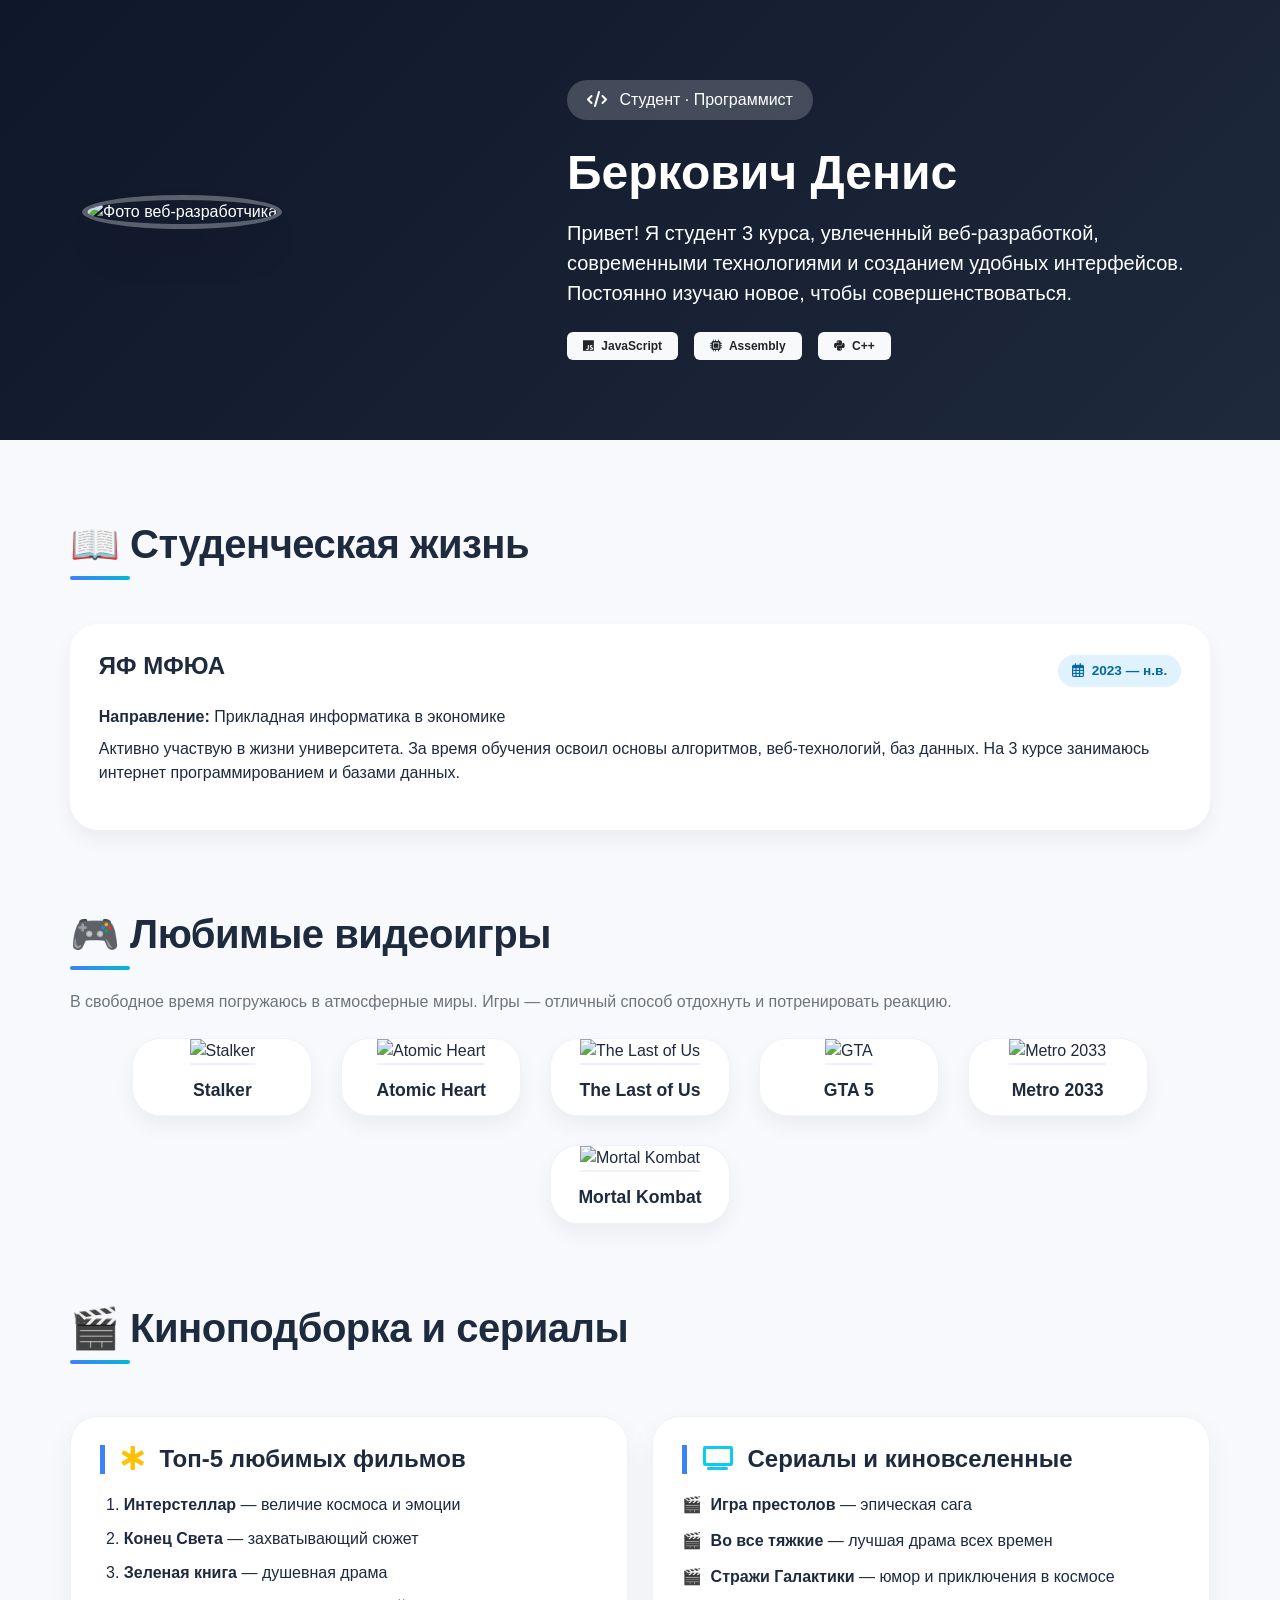
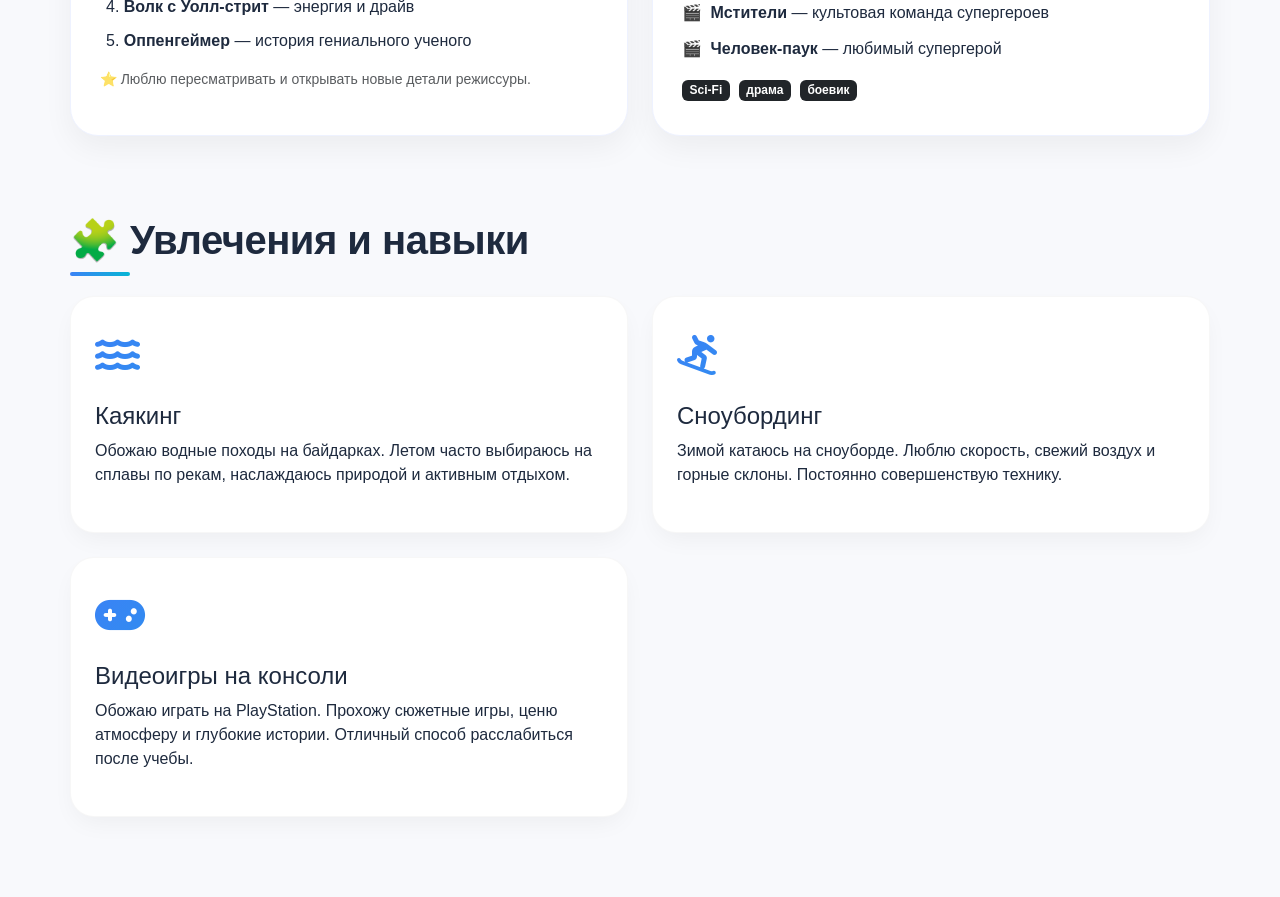
==== index.html @ f2a12b94 "Update index.html" ====
<!DOCTYPE html>
<html lang="ru">
<head>
    <meta charset="UTF-8">
    <meta name="viewport" content="width=device-width, initial-scale=1.0, shrink-to-fit=no">
    <title>Беркович Денис | Веб-разработчик и студент</title>
    <link href="https://cdn.jsdelivr.net/npm/bootstrap@5.3.0-alpha1/dist/css/bootstrap.min.css" rel="stylesheet">
    <link rel="stylesheet" href="https://cdnjs.cloudflare.com/ajax/libs/font-awesome/6.0.0-beta3/css/all.min.css">
    <style>
        * {
            margin: 0;
            padding: 0;
            box-sizing: border-box;
        }

        body {
            font-family: 'Segoe UI', Tahoma, Geneva, Verdana, sans-serif;
            background: #f8f9fc;
            color: #1e2a3e;
            line-height: 1.5;
        }
        .section-padding {
            padding: 80px 0;
        }
        .section-title {
            font-size: 2.5rem;
            font-weight: 700;
            margin-bottom: 2rem;
            position: relative;
            display: inline-block;
            letter-spacing: -0.5px;
        }
        .section-title:after {
            content: '';
            position: absolute;
            bottom: -12px;
            left: 0;
            width: 60px;
            height: 4px;
            background: linear-gradient(90deg, #3b82f6, #06b6d4);
            border-radius: 4px;
        }

        .hero-section {
            background: linear-gradient(135deg, #0f172a 0%, #1e293b 100%);
            color: white;
            padding: 80px 0;
        }

        .avatar-lg {
            width: 260px;
            height: 260px;
            object-fit: cover;
            border-radius: 50%;
            border: 5px solid rgba(255,255,255,0.3);
            box-shadow: 0 25px 40px -12px rgba(0,0,0,0.3);
            transition: transform 0.3s ease;
        }

        .avatar-lg:hover {
            transform: scale(1.02);
        }

        .hero-name {
            font-size: 3rem;
            font-weight: 800;
            margin-bottom: 1rem;
        }

        .hero-badge {
            background: rgba(255,255,255,0.2);
            backdrop-filter: blur(4px);
            display: inline-block;
            padding: 8px 20px;
            border-radius: 40px;
            font-size: 1rem;
            margin-bottom: 1.5rem;
        }

        .skill-card, .hobby-card {
            background: white;
            border-radius: 24px;
            padding: 1.8rem 1.5rem;
            transition: all 0.25s ease;
            height: 100%;
            box-shadow: 0 10px 25px -5px rgba(0, 0, 0, 0.05);
            border: 1px solid rgba(0,0,0,0.03);
        }

        .skill-card:hover, .hobby-card:hover {
            transform: translateY(-5px);
            box-shadow: 0 20px 30px -12px rgba(0, 0, 0, 0.1);
            border-color: #e2e8f0;
        }

        .skill-icon {
            font-size: 2.5rem;
            background: linear-gradient(135deg, #3b82f6, #06b6d4);
            -webkit-background-clip: text;
            background-clip: text;
            color: transparent;
            margin-bottom: 1rem;
        }

        .game-grid-modern {
            display: flex;
            flex-wrap: wrap;
            gap: 1.8rem;
            justify-content: center;
        }

        .game-card {
            background: white;
            border-radius: 28px;
            overflow: hidden;
            width: 180px;
            text-align: center;
            transition: all 0.3s;
            box-shadow: 0 10px 20px rgba(0,0,0,0.05);
            border: 1px solid #eef2ff;
        }

        .game-card:hover {
            transform: translateY(-8px);
            box-shadow: 0 20px 25px -12px rgba(0,0,0,0.2);
        }

        .game-img {
            width: 100%;
            height: 160px;
            object-fit: cover;
            border-bottom: 2px solid #eef2ff;
        }

        .game-title {
            font-weight: 700;
            padding: 12px 8px;
            background: white;
            font-size: 1.1rem;
        }

        .movie-list-custom {
            background: white;
            border-radius: 28px;
            padding: 1.8rem;
            box-shadow: 0 12px 30px rgba(0,0,0,0.05);
            height: 100%;
            border: 1px solid #eef2ff;
        }

        .movie-list-custom h4 {
            font-weight: 700;
            margin-bottom: 1.2rem;
            border-left: 5px solid #3b82f6;
            padding-left: 1rem;
        }

        .styled-list {
            list-style: none;
            padding-left: 0;
        }

        .styled-list li {
            margin-bottom: 12px;
            padding-left: 1.8rem;
            position: relative;
        }

        .styled-list li:before {
            content: "🎬";
            position: absolute;
            left: 0;
            top: 0;
            color: #3b82f6;
        }

        .ordered-list-custom {
            padding-left: 1.5rem;
        }

        .ordered-list-custom li {
            margin-bottom: 10px;
            font-weight: 500;
        }

        .edu-timeline {
            background: white;
            border-radius: 28px;
            padding: 1.8rem;
            box-shadow: 0 10px 20px rgba(0,0,0,0.05);
        }

        .badge-soft {
            background: #e0f2fe;
            color: #0369a1;
            padding: 6px 14px;
            border-radius: 40px;
            font-size: 0.85rem;
            font-weight: 600;
        }

        .footer-custom {
            background: #0f172a;
            color: #cbd5e1;
            padding: 35px 0;
            margin-top: 30px;
        }

        @media (max-width: 768px) {
            .section-padding {
                padding: 50px 0;
            }
            .hero-name {
                font-size: 2rem;
            }
            .avatar-lg {
                width: 200px;
                height: 200px;
            }
            .section-title {
                font-size: 1.9rem;
            }
            .game-card {
                width: 150px;
            }
        }
    </style>
</head>
<body>

<!-- БЛОК 1: О себе + аватарка -->
<section class="hero-section">
    <div class="container">
        <div class="row align-items-center g-5">
            <div class="col-md-5 text-center text-md-start">
                <img src="https://sobakovod.club/uploads/posts/2021-12/1639738461_12-sobakovod-club-p-sobaki-kitaiskaya-khokhlataya-s-yazikom-13.jpg" 
                     alt="Фото веб-разработчика" class="avatar-lg mb-3">
            </div>
            <div class="col-md-7">
                <div class="hero-badge">
                    <i class="fas fa-code me-2"></i> Студент · Программист
                </div>
                <h1 class="hero-name">Беркович Денис</h1>
                <p class="lead fs-5 opacity-90">
                    Привет! Я студент 3 курса, увлеченный веб-разработкой, современными технологиями и созданием удобных интерфейсов. 
                    Постоянно изучаю новое, чтобы совершенствоваться.
                </p>
                <div class="d-flex flex-wrap gap-3 mt-4">
                    <span class="badge bg-light text-dark p-2 px-3"><i class="fab fa-js me-1"></i> JavaScript</span>
                    <span class="badge bg-light text-dark p-2 px-3"><i class="fas fa-microchip me-1"></i> Assembly</span>
                    <span class="badge bg-light text-dark p-2 px-3"><i class="fab fa-python me-1"></i> C++</span>
                </div>
            </div>
        </div>
    </div>
</section>

<!-- БЛОК 2: Студенческая жизнь -->
<div class="container section-padding" id="student-life">
    <div class="row g-5">
        <div class="col-lg-12">
            <h2 class="section-title">📖 Студенческая жизнь</h2>
            <div class="edu-timeline mt-4">
                <div class="d-flex flex-wrap justify-content-between align-items-center mb-3">
                    <h3 class="fs-4 fw-bold">ЯФ МФЮА</h3>
                    <span class="badge-soft"><i class="far fa-calendar-alt me-1"></i> 2023 — н.в.</span>
                </div>
                <p class="mb-2"><strong>Направление:</strong> Прикладная информатика в экономике</p>
                <p>Активно участвую в жизни университета. За время обучения освоил основы алгоритмов, веб-технологий, баз данных. На 3 курсе занимаюсь интернет программированием и базами данных.</p>
            </div>
        </div>
    </div>
</div>

<!-- БЛОК 3: Видеоигры -->
<div class="container section-padding pt-0" id="games">
    <h2 class="section-title">🎮 Любимые видеоигры</h2>
    <p class="text-secondary mb-4">В свободное время погружаюсь в атмосферные миры. Игры — отличный способ отдохнуть и потренировать реакцию.</p>
    <div class="game-grid-modern">
        <div class="game-card">
            <img src="https://images.pexels.com/photos/3165335/pexels-photo-3165335.jpeg?auto=compress&cs=tinysrgb&w=300&h=200&fit=crop" class="game-img" alt="Stalker">
            <div class="game-title">Stalker</div>
        </div>
        <div class="game-card">
            <img src="https://images.pexels.com/photos/275033/pexels-photo-275033.jpeg?auto=compress&cs=tinysrgb&w=300&h=200&fit=crop" class="game-img" alt="Atomic Heart">
            <div class="game-title">Atomic Heart</div>
        </div>
        <div class="game-card">
            <img src="https://images.pexels.com/photos/3945655/pexels-photo-3945655.jpeg?auto=compress&cs=tinysrgb&w=300&h=200&fit=crop" class="game-img" alt="The Last of Us">
            <div class="game-title">The Last of Us</div>
        </div>
        <div class="game-card">
            <img src="https://images.pexels.com/photos/1246748/pexels-photo-1246748.jpeg?auto=compress&cs=tinysrgb&w=300&h=200&fit=crop" class="game-img" alt="GTA">
            <div class="game-title">GTA 5</div>
        </div>
        <div class="game-card">
            <img src="https://images.pexels.com/photos/6238046/pexels-photo-6238046.jpeg?auto=compress&cs=tinysrgb&w=300&h=200&fit=crop" class="game-img" alt="Metro 2033">
            <div class="game-title">Metro 2033</div>
        </div>
        <div class="game-card">
            <img src="https://images.pexels.com/photos/3165335/pexels-photo-3165335.jpeg?auto=compress&cs=tinysrgb&w=300&h=200&fit=crop" class="game-img" alt="Mortal Kombat">
            <div class="game-title">Mortal Kombat</div>
        </div>
    </div>
</div>

<!-- БЛОК 4: Кино и сериалы -->
<div class="container section-padding pt-0" id="movies">
    <h2 class="section-title">🎬 Киноподборка и сериалы</h2>
    <div class="row g-4 mt-2">
        <!-- Левый список: нумерованный (топ 5 фильмов) -->
        <div class="col-md-6">
            <div class="movie-list-custom">
                <h4><i class="fas fa-star-of-life me-2 text-warning"></i> Топ-5 любимых фильмов</h4>
                <ol class="ordered-list-custom fs-6">
                    <li><strong>Интерстеллар</strong> — величие космоса и эмоции</li>
                    <li><strong>Конец Света</strong> — захватывающий сюжет</li>
                    <li><strong>Зеленая книга</strong> — душевная драма</li>
                    <li><strong>Волк с Уолл-стрит</strong> — энергия и драйв</li>
                    <li><strong>Оппенгеймер</strong> — история гениального ученого</li>
                </ol>
                <p class="mt-3 small text-muted">⭐ Люблю пересматривать и открывать новые детали режиссуры.</p>
            </div>
        </div>
        <!-- Правый список: маркированный (сериалы и киновселенные) -->
        <div class="col-md-6">
            <div class="movie-list-custom">
                <h4><i class="fas fa-tv me-2 text-info"></i> Сериалы и киновселенные</h4>
                <ul class="styled-list">
                    <li><strong>Игра престолов</strong> — эпическая сага</li>
                    <li><strong>Во все тяжкие</strong> — лучшая драма всех времен</li>
                    <li><strong>Стражи Галактики</strong> — юмор и приключения в космосе</li>
                    <li><strong>Мстители</strong> — культовая команда супергероев</li>
                    <li><strong>Человек-паук</strong> — любимый супергерой</li>
                </ul>
                <div class="mt-2">
                    <span class="badge bg-dark me-1">Sci-Fi</span>
                    <span class="badge bg-dark me-1">драма</span>
                    <span class="badge bg-dark">боевик</span>
                </div>
            </div>
        </div>
    </div>
</div>

<!-- БЛОК 5: Увлечения и навыки -->
<div class="container section-padding pt-0" id="hobbies">
    <h2 class="section-title">🧩 Увлечения и навыки</h2>
    <div class="row g-4">
        <div class="col-md-6">
            <div class="hobby-card">
                <div class="skill-icon"><i class="fas fa-water"></i></div>
                <h4>Каякинг</h4>
                <p>Обожаю водные походы на байдарках. Летом часто выбираюсь на сплавы по рекам, наслаждаюсь природой и активным отдыхом.</p>
            </div>
        </div>
        <div class="col-md-6">
            <div class="hobby-card">
                <div class="skill-icon"><i class="fas fa-snowboarding"></i></div>
                <h4>Сноубординг</h4>
                <p>Зимой катаюсь на сноуборде. Люблю скорость, свежий воздух и горные склоны. Постоянно совершенствую технику.</p>
            </div>
        </div>
        <div class="col-md-6">
            <div class="hobby-card">
                <div class="skill-icon"><i class="fas fa-gamepad"></i></div>
                <h4>Видеоигры на консоли</h4>
                <p>Обожаю играть на PlayStation. Прохожу сюжетные игры, ценю атмосферу и глубокие истории. Отличный способ расслабиться после учебы.</p>
            </div>
        </div>
</div>
</body>
</html>
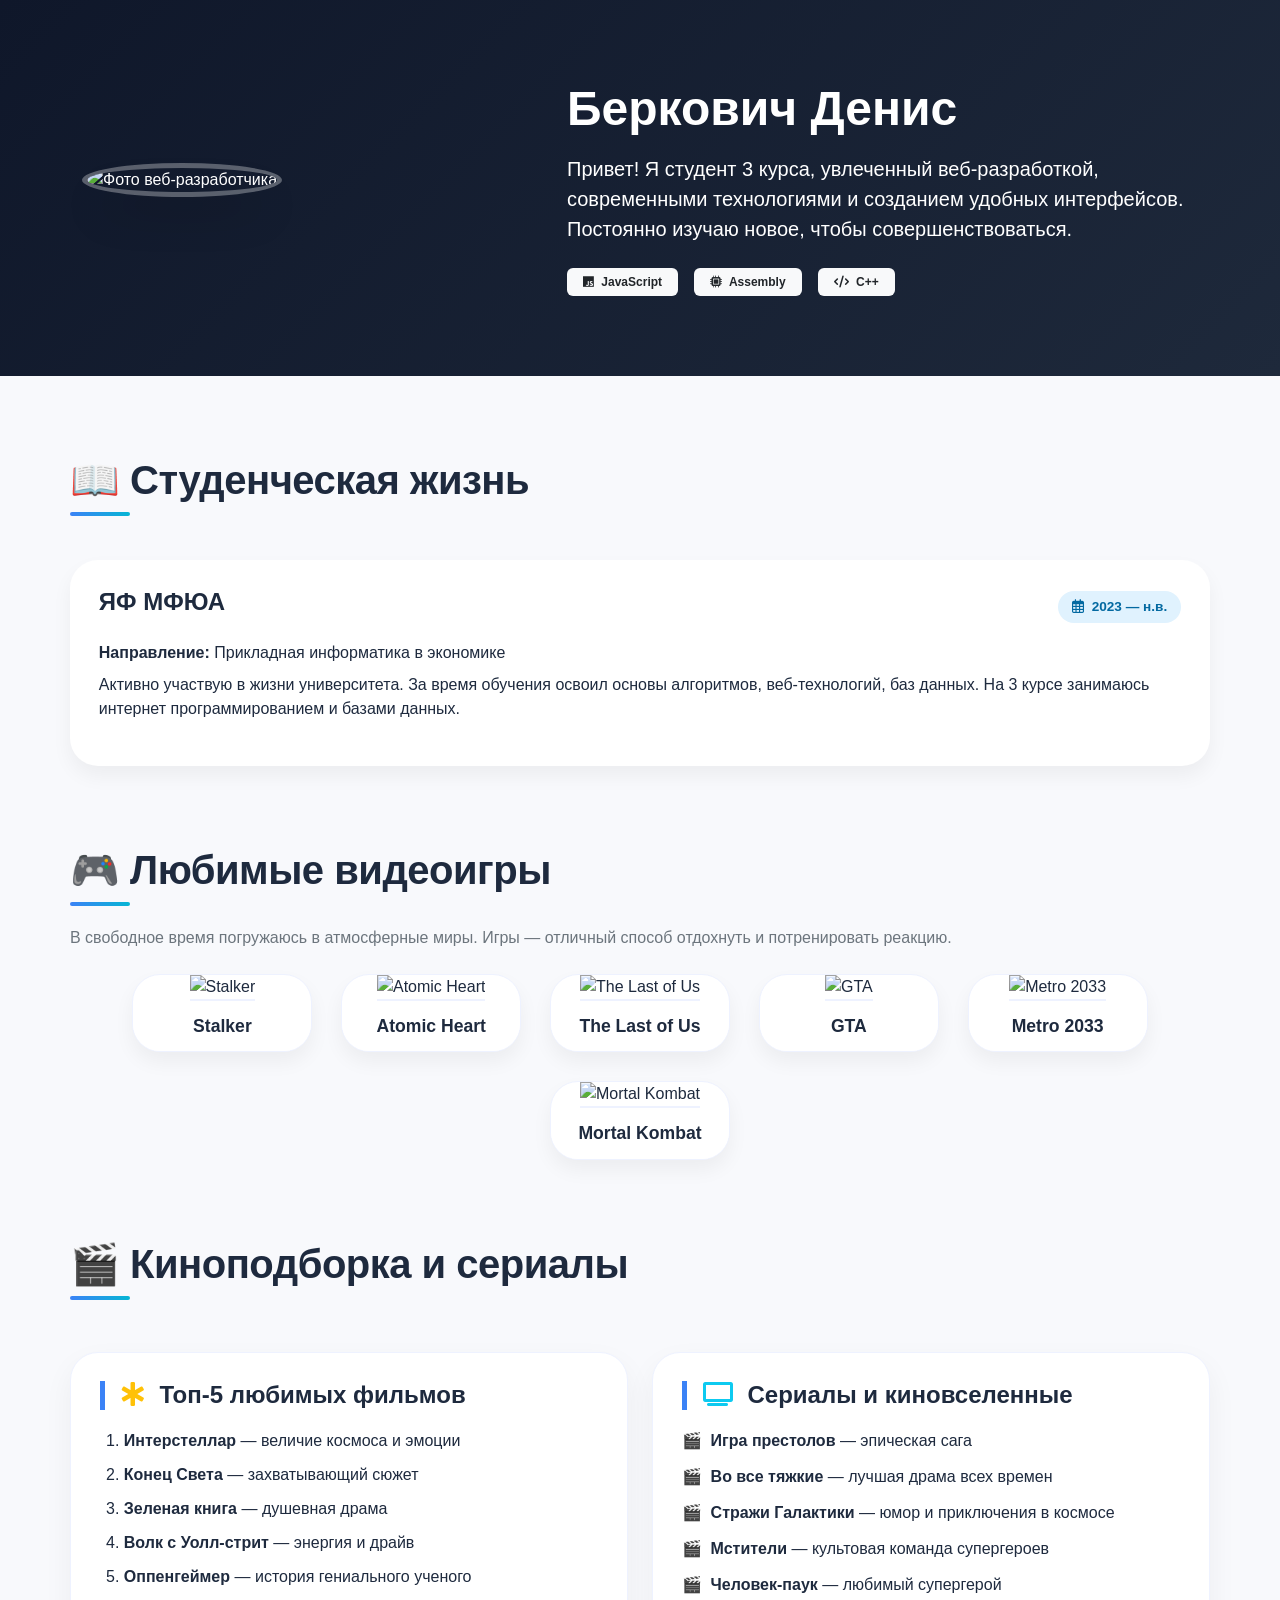
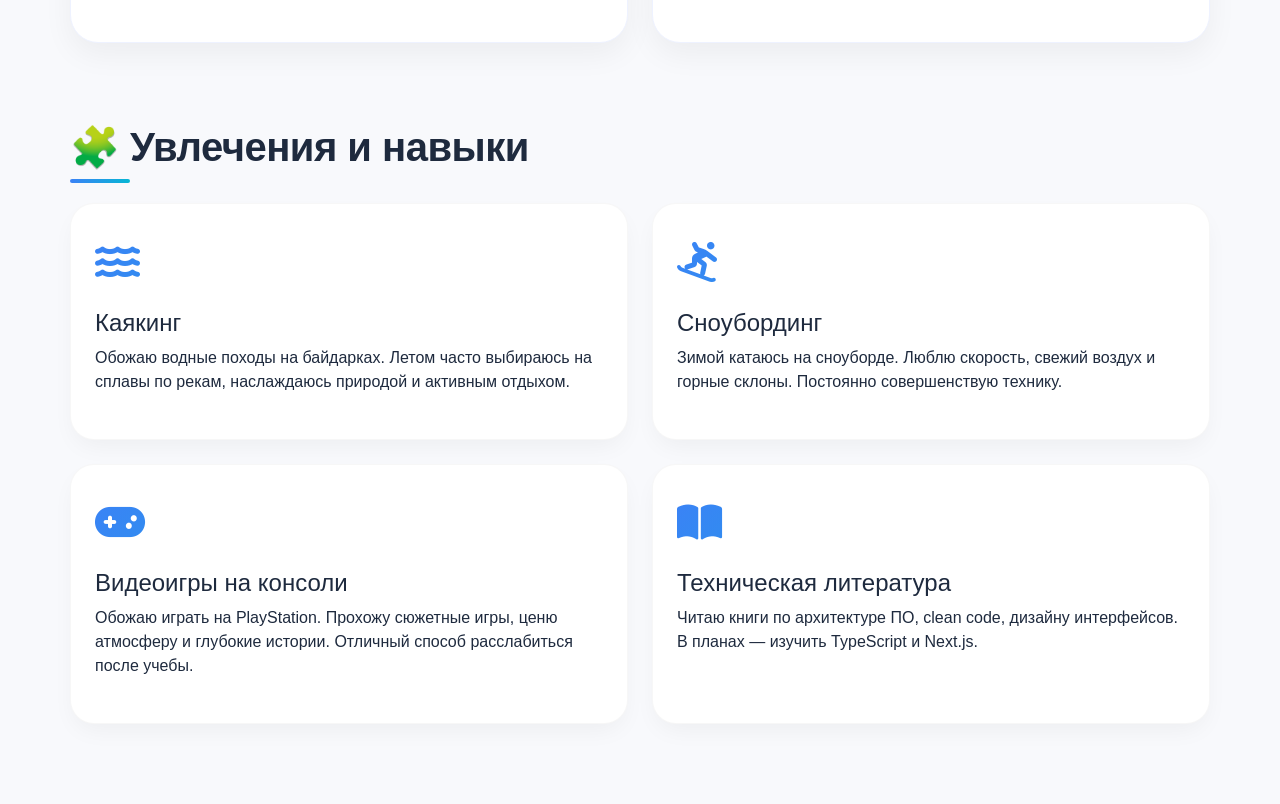
==== commit 60d5e183: "Update index.html" ====
--- a/index.html
+++ b/index.html
@@ -67,16 +67,6 @@
             margin-bottom: 1rem;
         }
 
-        .hero-badge {
-            background: rgba(255,255,255,0.2);
-            backdrop-filter: blur(4px);
-            display: inline-block;
-            padding: 8px 20px;
-            border-radius: 40px;
-            font-size: 1rem;
-            margin-bottom: 1.5rem;
-        }
-
         .skill-card, .hobby-card {
             background: white;
             border-radius: 24px;
@@ -227,8 +217,6 @@
     </style>
 </head>
 <body>
-
-<!-- БЛОК 1: О себе + аватарка -->
 <section class="hero-section">
     <div class="container">
         <div class="row align-items-center g-5">
@@ -237,9 +225,6 @@
                      alt="Фото веб-разработчика" class="avatar-lg mb-3">
             </div>
             <div class="col-md-7">
-                <div class="hero-badge">
-                    <i class="fas fa-code me-2"></i> Студент · Программист
-                </div>
                 <h1 class="hero-name">Беркович Денис</h1>
                 <p class="lead fs-5 opacity-90">
                     Привет! Я студент 3 курса, увлеченный веб-разработкой, современными технологиями и созданием удобных интерфейсов. 
@@ -248,14 +233,12 @@
                 <div class="d-flex flex-wrap gap-3 mt-4">
                     <span class="badge bg-light text-dark p-2 px-3"><i class="fab fa-js me-1"></i> JavaScript</span>
                     <span class="badge bg-light text-dark p-2 px-3"><i class="fas fa-microchip me-1"></i> Assembly</span>
-                    <span class="badge bg-light text-dark p-2 px-3"><i class="fab fa-python me-1"></i> C++</span>
+                    <span class="badge bg-light text-dark p-2 px-3"><i class="fas fa-code me-1"></i> C++</span>
                 </div>
             </div>
         </div>
     </div>
 </section>
-
-<!-- БЛОК 2: Студенческая жизнь -->
 <div class="container section-padding" id="student-life">
     <div class="row g-5">
         <div class="col-lg-12">
@@ -271,44 +254,39 @@
         </div>
     </div>
 </div>
-
-<!-- БЛОК 3: Видеоигры -->
 <div class="container section-padding pt-0" id="games">
     <h2 class="section-title">🎮 Любимые видеоигры</h2>
     <p class="text-secondary mb-4">В свободное время погружаюсь в атмосферные миры. Игры — отличный способ отдохнуть и потренировать реакцию.</p>
     <div class="game-grid-modern">
         <div class="game-card">
-            <img src="https://images.pexels.com/photos/3165335/pexels-photo-3165335.jpeg?auto=compress&cs=tinysrgb&w=300&h=200&fit=crop" class="game-img" alt="Stalker">
+            <img src="https://gamesliked.com/wp-content/uploads/2024/09/ar2soc.jpg" class="game-img" alt="Stalker">
             <div class="game-title">Stalker</div>
         </div>
         <div class="game-card">
-            <img src="https://images.pexels.com/photos/275033/pexels-photo-275033.jpeg?auto=compress&cs=tinysrgb&w=300&h=200&fit=crop" class="game-img" alt="Atomic Heart">
+            <img src="https://gamebomb.ru/files/galleries/001/c/c1/410415.jpg" class="game-img" alt="Atomic Heart">
             <div class="game-title">Atomic Heart</div>
         </div>
         <div class="game-card">
-            <img src="https://images.pexels.com/photos/3945655/pexels-photo-3945655.jpeg?auto=compress&cs=tinysrgb&w=300&h=200&fit=crop" class="game-img" alt="The Last of Us">
+            <img src="https://newcdn.igromania.ru/mnt/news/d/4/c/c/a/7/119544/html/more/1080_0213392fa5a8b9fa1cb_1920xH.jpg" class="game-img" alt="The Last of Us">
             <div class="game-title">The Last of Us</div>
         </div>
         <div class="game-card">
-            <img src="https://images.pexels.com/photos/1246748/pexels-photo-1246748.jpeg?auto=compress&cs=tinysrgb&w=300&h=200&fit=crop" class="game-img" alt="GTA">
-            <div class="game-title">GTA 5</div>
-        </div>
-        <div class="game-card">
-            <img src="https://images.pexels.com/photos/6238046/pexels-photo-6238046.jpeg?auto=compress&cs=tinysrgb&w=300&h=200&fit=crop" class="game-img" alt="Metro 2033">
+            <img src="https://img.goodfon.ru/wallpaper/big/a/a5/gta-gta-v-gta-5-rockstar-game-5652.webp" class="game-img" alt="GTA">
+            <div class="game-title">GTA</div>
+        </div>
+        <div class="game-card">
+            <img src="https://storage.yandexcloud.net/igm-s3/PROD/202408/46247b1a/Metro_2033_Redux.png" class="game-img" alt="Metro 2033">
             <div class="game-title">Metro 2033</div>
         </div>
         <div class="game-card">
-            <img src="https://images.pexels.com/photos/3165335/pexels-photo-3165335.jpeg?auto=compress&cs=tinysrgb&w=300&h=200&fit=crop" class="game-img" alt="Mortal Kombat">
+            <img src="https://i.pinimg.com/736x/c8/14/2d/c8142d0c3e14a2bca83c03342a3a3983.jpg" class="game-img" alt="Mortal Kombat">
             <div class="game-title">Mortal Kombat</div>
         </div>
     </div>
 </div>
-
-<!-- БЛОК 4: Кино и сериалы -->
 <div class="container section-padding pt-0" id="movies">
     <h2 class="section-title">🎬 Киноподборка и сериалы</h2>
     <div class="row g-4 mt-2">
-        <!-- Левый список: нумерованный (топ 5 фильмов) -->
         <div class="col-md-6">
             <div class="movie-list-custom">
                 <h4><i class="fas fa-star-of-life me-2 text-warning"></i> Топ-5 любимых фильмов</h4>
@@ -319,10 +297,8 @@
                     <li><strong>Волк с Уолл-стрит</strong> — энергия и драйв</li>
                     <li><strong>Оппенгеймер</strong> — история гениального ученого</li>
                 </ol>
-                <p class="mt-3 small text-muted">⭐ Люблю пересматривать и открывать новые детали режиссуры.</p>
-            </div>
-        </div>
-        <!-- Правый список: маркированный (сериалы и киновселенные) -->
+            </div>
+        </div>
         <div class="col-md-6">
             <div class="movie-list-custom">
                 <h4><i class="fas fa-tv me-2 text-info"></i> Сериалы и киновселенные</h4>
@@ -333,17 +309,10 @@
                     <li><strong>Мстители</strong> — культовая команда супергероев</li>
                     <li><strong>Человек-паук</strong> — любимый супергерой</li>
                 </ul>
-                <div class="mt-2">
-                    <span class="badge bg-dark me-1">Sci-Fi</span>
-                    <span class="badge bg-dark me-1">драма</span>
-                    <span class="badge bg-dark">боевик</span>
-                </div>
             </div>
         </div>
     </div>
 </div>
-
-<!-- БЛОК 5: Увлечения и навыки -->
 <div class="container section-padding pt-0" id="hobbies">
     <h2 class="section-title">🧩 Увлечения и навыки</h2>
     <div class="row g-4">
@@ -368,6 +337,14 @@
                 <p>Обожаю играть на PlayStation. Прохожу сюжетные игры, ценю атмосферу и глубокие истории. Отличный способ расслабиться после учебы.</p>
             </div>
         </div>
+        <div class="col-md-6">
+            <div class="hobby-card">
+                <div class="skill-icon"><i class="fas fa-book-open"></i></div>
+                <h4>Техническая литература</h4>
+                <p>Читаю книги по архитектуре ПО, clean code, дизайну интерфейсов. В планах — изучить TypeScript и Next.js.</p>
+            </div>
+        </div>
+    </div>
 </div>
 </body>
 </html>
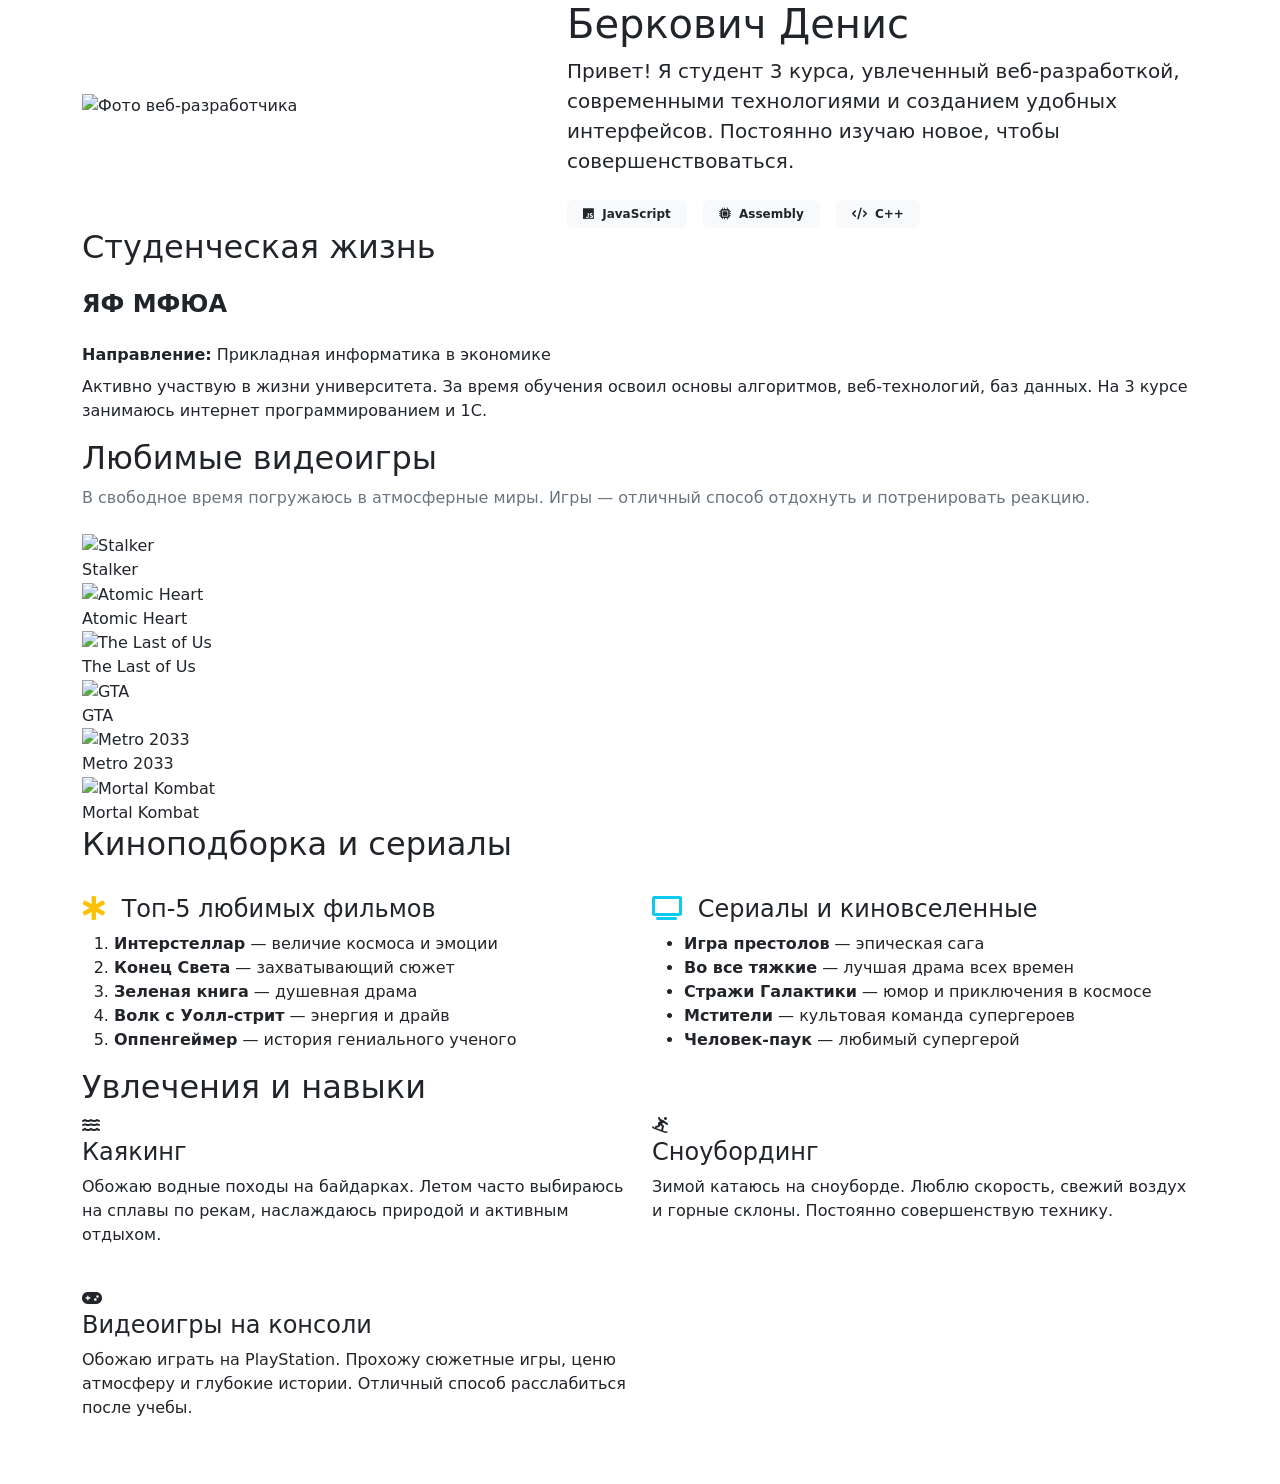
==== commit c03bda29: "Update index.html" ====
--- a/index.html
+++ b/index.html
@@ -6,345 +6,129 @@
     <title>Беркович Денис | Веб-разработчик и студент</title>
     <link href="https://cdn.jsdelivr.net/npm/bootstrap@5.3.0-alpha1/dist/css/bootstrap.min.css" rel="stylesheet">
     <link rel="stylesheet" href="https://cdnjs.cloudflare.com/ajax/libs/font-awesome/6.0.0-beta3/css/all.min.css">
-    <style>
-        * {
-            margin: 0;
-            padding: 0;
-            box-sizing: border-box;
-        }
-
-        body {
-            font-family: 'Segoe UI', Tahoma, Geneva, Verdana, sans-serif;
-            background: #f8f9fc;
-            color: #1e2a3e;
-            line-height: 1.5;
-        }
-        .section-padding {
-            padding: 80px 0;
-        }
-        .section-title {
-            font-size: 2.5rem;
-            font-weight: 700;
-            margin-bottom: 2rem;
-            position: relative;
-            display: inline-block;
-            letter-spacing: -0.5px;
-        }
-        .section-title:after {
-            content: '';
-            position: absolute;
-            bottom: -12px;
-            left: 0;
-            width: 60px;
-            height: 4px;
-            background: linear-gradient(90deg, #3b82f6, #06b6d4);
-            border-radius: 4px;
-        }
-
-        .hero-section {
-            background: linear-gradient(135deg, #0f172a 0%, #1e293b 100%);
-            color: white;
-            padding: 80px 0;
-        }
-
-        .avatar-lg {
-            width: 260px;
-            height: 260px;
-            object-fit: cover;
-            border-radius: 50%;
-            border: 5px solid rgba(255,255,255,0.3);
-            box-shadow: 0 25px 40px -12px rgba(0,0,0,0.3);
-            transition: transform 0.3s ease;
-        }
-
-        .avatar-lg:hover {
-            transform: scale(1.02);
-        }
-
-        .hero-name {
-            font-size: 3rem;
-            font-weight: 800;
-            margin-bottom: 1rem;
-        }
-
-        .skill-card, .hobby-card {
-            background: white;
-            border-radius: 24px;
-            padding: 1.8rem 1.5rem;
-            transition: all 0.25s ease;
-            height: 100%;
-            box-shadow: 0 10px 25px -5px rgba(0, 0, 0, 0.05);
-            border: 1px solid rgba(0,0,0,0.03);
-        }
-
-        .skill-card:hover, .hobby-card:hover {
-            transform: translateY(-5px);
-            box-shadow: 0 20px 30px -12px rgba(0, 0, 0, 0.1);
-            border-color: #e2e8f0;
-        }
-
-        .skill-icon {
-            font-size: 2.5rem;
-            background: linear-gradient(135deg, #3b82f6, #06b6d4);
-            -webkit-background-clip: text;
-            background-clip: text;
-            color: transparent;
-            margin-bottom: 1rem;
-        }
-
-        .game-grid-modern {
-            display: flex;
-            flex-wrap: wrap;
-            gap: 1.8rem;
-            justify-content: center;
-        }
-
-        .game-card {
-            background: white;
-            border-radius: 28px;
-            overflow: hidden;
-            width: 180px;
-            text-align: center;
-            transition: all 0.3s;
-            box-shadow: 0 10px 20px rgba(0,0,0,0.05);
-            border: 1px solid #eef2ff;
-        }
-
-        .game-card:hover {
-            transform: translateY(-8px);
-            box-shadow: 0 20px 25px -12px rgba(0,0,0,0.2);
-        }
-
-        .game-img {
-            width: 100%;
-            height: 160px;
-            object-fit: cover;
-            border-bottom: 2px solid #eef2ff;
-        }
-
-        .game-title {
-            font-weight: 700;
-            padding: 12px 8px;
-            background: white;
-            font-size: 1.1rem;
-        }
-
-        .movie-list-custom {
-            background: white;
-            border-radius: 28px;
-            padding: 1.8rem;
-            box-shadow: 0 12px 30px rgba(0,0,0,0.05);
-            height: 100%;
-            border: 1px solid #eef2ff;
-        }
-
-        .movie-list-custom h4 {
-            font-weight: 700;
-            margin-bottom: 1.2rem;
-            border-left: 5px solid #3b82f6;
-            padding-left: 1rem;
-        }
-
-        .styled-list {
-            list-style: none;
-            padding-left: 0;
-        }
-
-        .styled-list li {
-            margin-bottom: 12px;
-            padding-left: 1.8rem;
-            position: relative;
-        }
-
-        .styled-list li:before {
-            content: "🎬";
-            position: absolute;
-            left: 0;
-            top: 0;
-            color: #3b82f6;
-        }
-
-        .ordered-list-custom {
-            padding-left: 1.5rem;
-        }
-
-        .ordered-list-custom li {
-            margin-bottom: 10px;
-            font-weight: 500;
-        }
-
-        .edu-timeline {
-            background: white;
-            border-radius: 28px;
-            padding: 1.8rem;
-            box-shadow: 0 10px 20px rgba(0,0,0,0.05);
-        }
-
-        .badge-soft {
-            background: #e0f2fe;
-            color: #0369a1;
-            padding: 6px 14px;
-            border-radius: 40px;
-            font-size: 0.85rem;
-            font-weight: 600;
-        }
-
-        .footer-custom {
-            background: #0f172a;
-            color: #cbd5e1;
-            padding: 35px 0;
-            margin-top: 30px;
-        }
-
-        @media (max-width: 768px) {
-            .section-padding {
-                padding: 50px 0;
-            }
-            .hero-name {
-                font-size: 2rem;
-            }
-            .avatar-lg {
-                width: 200px;
-                height: 200px;
-            }
-            .section-title {
-                font-size: 1.9rem;
-            }
-            .game-card {
-                width: 150px;
-            }
-        }
-    </style>
+    <link rel="stylesheet" href="style.css">
 </head>
 <body>
-<section class="hero-section">
-    <div class="container">
-        <div class="row align-items-center g-5">
-            <div class="col-md-5 text-center text-md-start">
-                <img src="https://sobakovod.club/uploads/posts/2021-12/1639738461_12-sobakovod-club-p-sobaki-kitaiskaya-khokhlataya-s-yazikom-13.jpg" 
-                     alt="Фото веб-разработчика" class="avatar-lg mb-3">
+    <section class="hero-section">
+        <div class="container">
+            <div class="row align-items-center g-5">
+                <div class="col-md-5 text-center text-md-start">
+                    <img src="https://sobakovod.club/uploads/posts/2021-12/1639738461_12-sobakovod-club-p-sobaki-kitaiskaya-khokhlataya-s-yazikom-13.jpg" 
+                         alt="Фото веб-разработчика" class="avatar-lg mb-3">
+                </div>
+                <div class="col-md-7">
+                    <h1 class="hero-name">Беркович Денис</h1>
+                    <p class="lead fs-5 opacity-90">
+                        Привет! Я студент 3 курса, увлеченный веб-разработкой, современными технологиями и созданием удобных интерфейсов. 
+                        Постоянно изучаю новое, чтобы совершенствоваться.
+                    </p>
+                    <div class="d-flex flex-wrap gap-3 mt-4">
+                        <span class="badge bg-light text-dark p-2 px-3"><i class="fab fa-js me-1"></i> JavaScript</span>
+                        <span class="badge bg-light text-dark p-2 px-3"><i class="fas fa-microchip me-1"></i> Assembly</span>
+                        <span class="badge bg-light text-dark p-2 px-3"><i class="fas fa-code me-1"></i> C++</span>
+                    </div>
+                </div>
             </div>
-            <div class="col-md-7">
-                <h1 class="hero-name">Беркович Денис</h1>
-                <p class="lead fs-5 opacity-90">
-                    Привет! Я студент 3 курса, увлеченный веб-разработкой, современными технологиями и созданием удобных интерфейсов. 
-                    Постоянно изучаю новое, чтобы совершенствоваться.
-                </p>
-                <div class="d-flex flex-wrap gap-3 mt-4">
-                    <span class="badge bg-light text-dark p-2 px-3"><i class="fab fa-js me-1"></i> JavaScript</span>
-                    <span class="badge bg-light text-dark p-2 px-3"><i class="fas fa-microchip me-1"></i> Assembly</span>
-                    <span class="badge bg-light text-dark p-2 px-3"><i class="fas fa-code me-1"></i> C++</span>
+        </div>
+    </section>
+    <div class="container section-padding" id="student-life">
+        <div class="row g-5">
+            <div class="col-lg-12">
+                <h2 class="section-title">Студенческая жизнь</h2>
+                <div class="edu-timeline mt-4">
+                    <div class="d-flex flex-wrap justify-content-between align-items-center mb-3">
+                        <h3 class="fs-4 fw-bold">ЯФ МФЮА</h3>
+                    </div>
+                    <p class="mb-2"><strong>Направление:</strong> Прикладная информатика в экономике</p>
+                    <p>Активно участвую в жизни университета. За время обучения освоил основы алгоритмов, веб-технологий, баз данных. На 3 курсе занимаюсь интернет программированием и 1С.</p>
                 </div>
             </div>
         </div>
     </div>
-</section>
-<div class="container section-padding" id="student-life">
-    <div class="row g-5">
-        <div class="col-lg-12">
-            <h2 class="section-title">📖 Студенческая жизнь</h2>
-            <div class="edu-timeline mt-4">
-                <div class="d-flex flex-wrap justify-content-between align-items-center mb-3">
-                    <h3 class="fs-4 fw-bold">ЯФ МФЮА</h3>
-                    <span class="badge-soft"><i class="far fa-calendar-alt me-1"></i> 2023 — н.в.</span>
-                </div>
-                <p class="mb-2"><strong>Направление:</strong> Прикладная информатика в экономике</p>
-                <p>Активно участвую в жизни университета. За время обучения освоил основы алгоритмов, веб-технологий, баз данных. На 3 курсе занимаюсь интернет программированием и базами данных.</p>
+    <div class="container section-padding pt-0" id="games">
+        <h2 class="section-title">Любимые видеоигры</h2>
+        <p class="text-secondary mb-4">В свободное время погружаюсь в атмосферные миры. Игры — отличный способ отдохнуть и потренировать реакцию.</p>
+        <div class="game-grid-modern">
+            <div class="game-card">
+                <img src="https://gamesliked.com/wp-content/uploads/2024/09/ar2soc.jpg" class="game-img" alt="Stalker">
+                <div class="game-title">Stalker</div>
+            </div>
+            <div class="game-card">
+                <img src="https://gamebomb.ru/files/galleries/001/c/c1/410415.jpg" class="game-img" alt="Atomic Heart">
+                <div class="game-title">Atomic Heart</div>
+            </div>
+            <div class="game-card">
+                <img src="https://newcdn.igromania.ru/mnt/news/d/4/c/c/a/7/119544/html/more/1080_0213392fa5a8b9fa1cb_1920xH.jpg" class="game-img" alt="The Last of Us">
+                <div class="game-title">The Last of Us</div>
+            </div>
+            <div class="game-card">
+                <img src="https://img.goodfon.ru/wallpaper/big/a/a5/gta-gta-v-gta-5-rockstar-game-5652.webp" class="game-img" alt="GTA">
+                <div class="game-title">GTA</div>
+            </div>
+            <div class="game-card">
+                <img src="https://storage.yandexcloud.net/igm-s3/PROD/202408/46247b1a/Metro_2033_Redux.png" class="game-img" alt="Metro 2033">
+                <div class="game-title">Metro 2033</div>
+            </div>
+            <div class="game-card">
+                <img src="https://i.pinimg.com/736x/c8/14/2d/c8142d0c3e14a2bca83c03342a3a3983.jpg" class="game-img" alt="Mortal Kombat">
+                <div class="game-title">Mortal Kombat</div>
             </div>
         </div>
     </div>
-</div>
-<div class="container section-padding pt-0" id="games">
-    <h2 class="section-title">🎮 Любимые видеоигры</h2>
-    <p class="text-secondary mb-4">В свободное время погружаюсь в атмосферные миры. Игры — отличный способ отдохнуть и потренировать реакцию.</p>
-    <div class="game-grid-modern">
-        <div class="game-card">
-            <img src="https://gamesliked.com/wp-content/uploads/2024/09/ar2soc.jpg" class="game-img" alt="Stalker">
-            <div class="game-title">Stalker</div>
-        </div>
-        <div class="game-card">
-            <img src="https://gamebomb.ru/files/galleries/001/c/c1/410415.jpg" class="game-img" alt="Atomic Heart">
-            <div class="game-title">Atomic Heart</div>
-        </div>
-        <div class="game-card">
-            <img src="https://newcdn.igromania.ru/mnt/news/d/4/c/c/a/7/119544/html/more/1080_0213392fa5a8b9fa1cb_1920xH.jpg" class="game-img" alt="The Last of Us">
-            <div class="game-title">The Last of Us</div>
-        </div>
-        <div class="game-card">
-            <img src="https://img.goodfon.ru/wallpaper/big/a/a5/gta-gta-v-gta-5-rockstar-game-5652.webp" class="game-img" alt="GTA">
-            <div class="game-title">GTA</div>
-        </div>
-        <div class="game-card">
-            <img src="https://storage.yandexcloud.net/igm-s3/PROD/202408/46247b1a/Metro_2033_Redux.png" class="game-img" alt="Metro 2033">
-            <div class="game-title">Metro 2033</div>
-        </div>
-        <div class="game-card">
-            <img src="https://i.pinimg.com/736x/c8/14/2d/c8142d0c3e14a2bca83c03342a3a3983.jpg" class="game-img" alt="Mortal Kombat">
-            <div class="game-title">Mortal Kombat</div>
-        </div>
-    </div>
-</div>
-<div class="container section-padding pt-0" id="movies">
-    <h2 class="section-title">🎬 Киноподборка и сериалы</h2>
-    <div class="row g-4 mt-2">
-        <div class="col-md-6">
-            <div class="movie-list-custom">
-                <h4><i class="fas fa-star-of-life me-2 text-warning"></i> Топ-5 любимых фильмов</h4>
-                <ol class="ordered-list-custom fs-6">
-                    <li><strong>Интерстеллар</strong> — величие космоса и эмоции</li>
-                    <li><strong>Конец Света</strong> — захватывающий сюжет</li>
-                    <li><strong>Зеленая книга</strong> — душевная драма</li>
-                    <li><strong>Волк с Уолл-стрит</strong> — энергия и драйв</li>
-                    <li><strong>Оппенгеймер</strong> — история гениального ученого</li>
-                </ol>
+    <div class="container section-padding pt-0" id="movies">
+        <h2 class="section-title">Киноподборка и сериалы</h2>
+        <div class="row g-4 mt-2">
+            <div class="col-md-6">
+                <div class="movie-list-custom">
+                    <h4><i class="fas fa-star-of-life me-2 text-warning"></i> Топ-5 любимых фильмов</h4>
+                    <ol class="ordered-list-custom fs-6">
+                        <li><strong>Интерстеллар</strong> — величие космоса и эмоции</li>
+                        <li><strong>Конец Света</strong> — захватывающий сюжет</li>
+                        <li><strong>Зеленая книга</strong> — душевная драма</li>
+                        <li><strong>Волк с Уолл-стрит</strong> — энергия и драйв</li>
+                        <li><strong>Оппенгеймер</strong> — история гениального ученого</li>
+                    </ol>
+                </div>
             </div>
-        </div>
-        <div class="col-md-6">
-            <div class="movie-list-custom">
-                <h4><i class="fas fa-tv me-2 text-info"></i> Сериалы и киновселенные</h4>
-                <ul class="styled-list">
-                    <li><strong>Игра престолов</strong> — эпическая сага</li>
-                    <li><strong>Во все тяжкие</strong> — лучшая драма всех времен</li>
-                    <li><strong>Стражи Галактики</strong> — юмор и приключения в космосе</li>
-                    <li><strong>Мстители</strong> — культовая команда супергероев</li>
-                    <li><strong>Человек-паук</strong> — любимый супергерой</li>
-                </ul>
+            <div class="col-md-6">
+                <div class="movie-list-custom">
+                    <h4><i class="fas fa-tv me-2 text-info"></i> Сериалы и киновселенные</h4>
+                    <ul class="styled-list">
+                        <li><strong>Игра престолов</strong> — эпическая сага</li>
+                        <li><strong>Во все тяжкие</strong> — лучшая драма всех времен</li>
+                        <li><strong>Стражи Галактики</strong> — юмор и приключения в космосе</li>
+                        <li><strong>Мстители</strong> — культовая команда супергероев</li>
+                        <li><strong>Человек-паук</strong> — любимый супергерой</li>
+                    </ul>
+                </div>
             </div>
         </div>
     </div>
-</div>
-<div class="container section-padding pt-0" id="hobbies">
-    <h2 class="section-title">🧩 Увлечения и навыки</h2>
-    <div class="row g-4">
-        <div class="col-md-6">
-            <div class="hobby-card">
-                <div class="skill-icon"><i class="fas fa-water"></i></div>
-                <h4>Каякинг</h4>
-                <p>Обожаю водные походы на байдарках. Летом часто выбираюсь на сплавы по рекам, наслаждаюсь природой и активным отдыхом.</p>
+    <div class="container section-padding pt-0" id="hobbies">
+        <h2 class="section-title">Увлечения и навыки</h2>
+        <div class="row g-4">
+            <div class="col-md-6">
+                <div class="hobby-card">
+                    <div class="skill-icon"><i class="fas fa-water"></i></div>
+                    <h4>Каякинг</h4>
+                    <p>Обожаю водные походы на байдарках. Летом часто выбираюсь на сплавы по рекам, наслаждаюсь природой и активным отдыхом.</p>
+                </div>
             </div>
-        </div>
-        <div class="col-md-6">
-            <div class="hobby-card">
-                <div class="skill-icon"><i class="fas fa-snowboarding"></i></div>
-                <h4>Сноубординг</h4>
-                <p>Зимой катаюсь на сноуборде. Люблю скорость, свежий воздух и горные склоны. Постоянно совершенствую технику.</p>
+            <div class="col-md-6">
+                <div class="hobby-card">
+                    <div class="skill-icon"><i class="fas fa-snowboarding"></i></div>
+                    <h4>Сноубординг</h4>
+                    <p>Зимой катаюсь на сноуборде. Люблю скорость, свежий воздух и горные склоны. Постоянно совершенствую технику.</p>
+                </div>
             </div>
-        </div>
-        <div class="col-md-6">
-            <div class="hobby-card">
-                <div class="skill-icon"><i class="fas fa-gamepad"></i></div>
-                <h4>Видеоигры на консоли</h4>
-                <p>Обожаю играть на PlayStation. Прохожу сюжетные игры, ценю атмосферу и глубокие истории. Отличный способ расслабиться после учебы.</p>
-            </div>
-        </div>
-        <div class="col-md-6">
-            <div class="hobby-card">
-                <div class="skill-icon"><i class="fas fa-book-open"></i></div>
-                <h4>Техническая литература</h4>
-                <p>Читаю книги по архитектуре ПО, clean code, дизайну интерфейсов. В планах — изучить TypeScript и Next.js.</p>
+            <div class="col-md-6">
+                <div class="hobby-card">
+                    <div class="skill-icon"><i class="fas fa-gamepad"></i></div>
+                    <h4>Видеоигры на консоли</h4>
+                    <p>Обожаю играть на PlayStation. Прохожу сюжетные игры, ценю атмосферу и глубокие истории. Отличный способ расслабиться после учебы.</p>
+                </div>
             </div>
         </div>
     </div>
-</div>
 </body>
 </html>
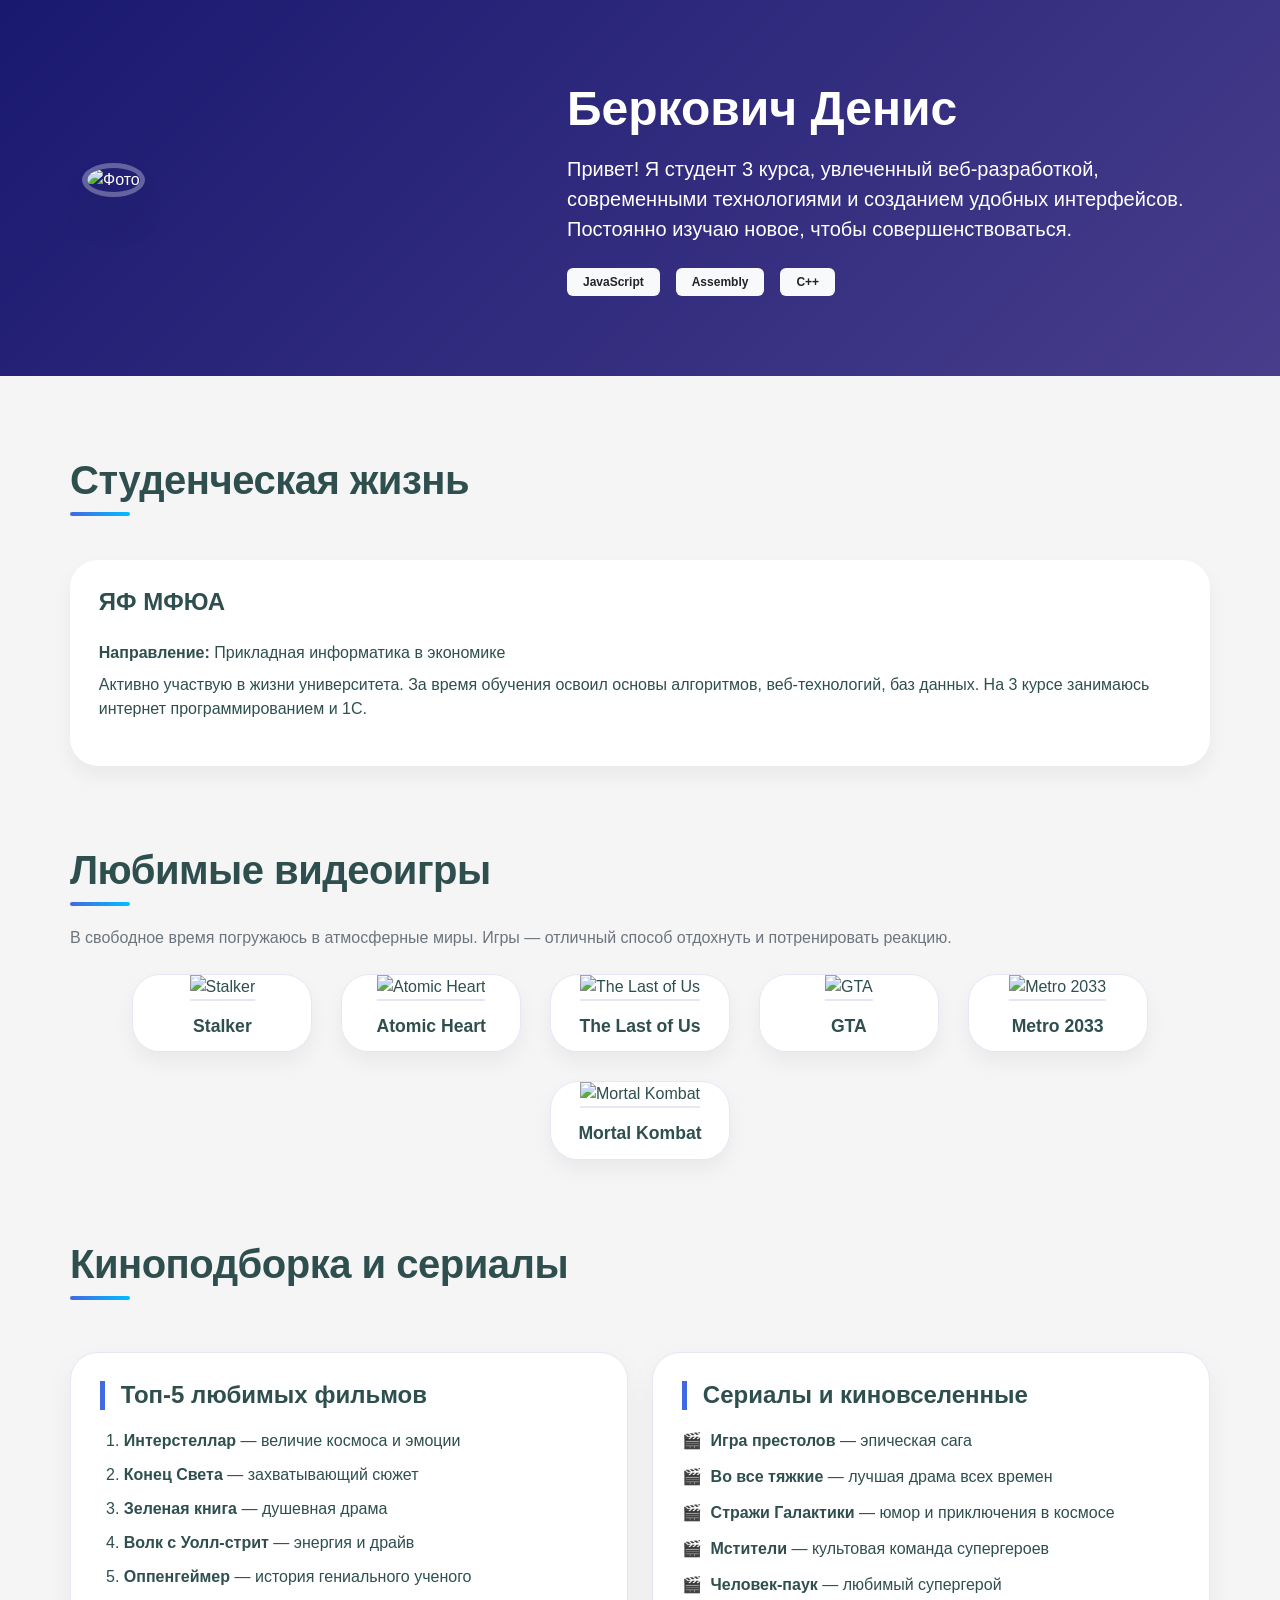
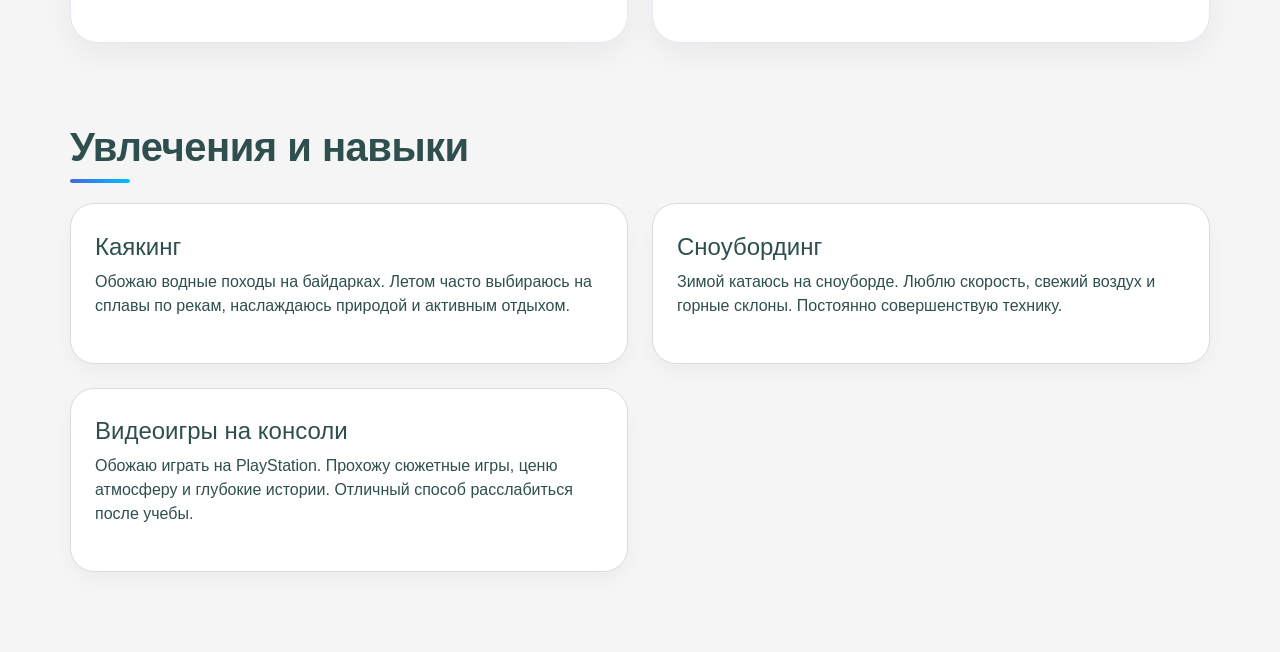
==== commit 8484a87a: "Update index.html" ====
--- a/index.html
+++ b/index.html
@@ -3,9 +3,8 @@
 <head>
     <meta charset="UTF-8">
     <meta name="viewport" content="width=device-width, initial-scale=1.0, shrink-to-fit=no">
-    <title>Беркович Денис | Веб-разработчик и студент</title>
+    <title>Беркович Денис | Студент</title>
     <link href="https://cdn.jsdelivr.net/npm/bootstrap@5.3.0-alpha1/dist/css/bootstrap.min.css" rel="stylesheet">
-    <link rel="stylesheet" href="https://cdnjs.cloudflare.com/ajax/libs/font-awesome/6.0.0-beta3/css/all.min.css">
     <link rel="stylesheet" href="style.css">
 </head>
 <body>
@@ -14,18 +13,18 @@
             <div class="row align-items-center g-5">
                 <div class="col-md-5 text-center text-md-start">
                     <img src="https://sobakovod.club/uploads/posts/2021-12/1639738461_12-sobakovod-club-p-sobaki-kitaiskaya-khokhlataya-s-yazikom-13.jpg" 
-                         alt="Фото веб-разработчика" class="avatar-lg mb-3">
+                         alt="Фото" class="avatar-lg mb-3">
                 </div>
                 <div class="col-md-7">
                     <h1 class="hero-name">Беркович Денис</h1>
-                    <p class="lead fs-5 opacity-90">
+                    <p class="lead fs-5">
                         Привет! Я студент 3 курса, увлеченный веб-разработкой, современными технологиями и созданием удобных интерфейсов. 
                         Постоянно изучаю новое, чтобы совершенствоваться.
                     </p>
                     <div class="d-flex flex-wrap gap-3 mt-4">
-                        <span class="badge bg-light text-dark p-2 px-3"><i class="fab fa-js me-1"></i> JavaScript</span>
-                        <span class="badge bg-light text-dark p-2 px-3"><i class="fas fa-microchip me-1"></i> Assembly</span>
-                        <span class="badge bg-light text-dark p-2 px-3"><i class="fas fa-code me-1"></i> C++</span>
+                        <span class="badge bg-light text-dark p-2 px-3">JavaScript</span>
+                        <span class="badge bg-light text-dark p-2 px-3">Assembly</span>
+                        <span class="badge bg-light text-dark p-2 px-3">C++</span>
                     </div>
                 </div>
             </div>
@@ -80,7 +79,7 @@
         <div class="row g-4 mt-2">
             <div class="col-md-6">
                 <div class="movie-list-custom">
-                    <h4><i class="fas fa-star-of-life me-2 text-warning"></i> Топ-5 любимых фильмов</h4>
+                    <h4>Топ-5 любимых фильмов</h4>
                     <ol class="ordered-list-custom fs-6">
                         <li><strong>Интерстеллар</strong> — величие космоса и эмоции</li>
                         <li><strong>Конец Света</strong> — захватывающий сюжет</li>
@@ -92,7 +91,7 @@
             </div>
             <div class="col-md-6">
                 <div class="movie-list-custom">
-                    <h4><i class="fas fa-tv me-2 text-info"></i> Сериалы и киновселенные</h4>
+                    <h4>Сериалы и киновселенные</h4>
                     <ul class="styled-list">
                         <li><strong>Игра престолов</strong> — эпическая сага</li>
                         <li><strong>Во все тяжкие</strong> — лучшая драма всех времен</li>
@@ -109,21 +108,18 @@
         <div class="row g-4">
             <div class="col-md-6">
                 <div class="hobby-card">
-                    <div class="skill-icon"><i class="fas fa-water"></i></div>
                     <h4>Каякинг</h4>
                     <p>Обожаю водные походы на байдарках. Летом часто выбираюсь на сплавы по рекам, наслаждаюсь природой и активным отдыхом.</p>
                 </div>
             </div>
             <div class="col-md-6">
                 <div class="hobby-card">
-                    <div class="skill-icon"><i class="fas fa-snowboarding"></i></div>
                     <h4>Сноубординг</h4>
                     <p>Зимой катаюсь на сноуборде. Люблю скорость, свежий воздух и горные склоны. Постоянно совершенствую технику.</p>
                 </div>
             </div>
             <div class="col-md-6">
                 <div class="hobby-card">
-                    <div class="skill-icon"><i class="fas fa-gamepad"></i></div>
                     <h4>Видеоигры на консоли</h4>
                     <p>Обожаю играть на PlayStation. Прохожу сюжетные игры, ценю атмосферу и глубокие истории. Отличный способ расслабиться после учебы.</p>
                 </div>
--- a/style.css
+++ b/style.css
@@ -0,0 +1,223 @@
+@charset "UTF-8";
+.error, .success, .warning {
+  font-family: sans-serif;
+  font-size: 20px;
+  font-weight: bold;
+  border: 1px solid black;
+  padding: 12px;
+}
+
+.error {
+  background-color: red;
+}
+
+.success {
+  background-color: green;
+}
+
+.warning {
+  background-color: yellow;
+}
+
+* {
+  margin: 0;
+  padding: 0;
+  box-sizing: border-box;
+}
+
+body {
+  font-family: "Segoe UI", Tahoma, Geneva, Verdana, sans-serif;
+  background: whitesmoke;
+  color: darkslategray;
+  line-height: 1.5;
+}
+
+.section-padding {
+  padding: 80px 0;
+}
+
+.section-title {
+  font-size: 2.5rem;
+  font-weight: 700;
+  margin-bottom: 2rem;
+  position: relative;
+  display: inline-block;
+  letter-spacing: -0.5px;
+}
+.section-title:after {
+  content: "";
+  position: absolute;
+  bottom: -12px;
+  left: 0;
+  width: 60px;
+  height: 4px;
+  background: linear-gradient(90deg, royalblue, deepskyblue);
+  border-radius: 4px;
+}
+
+.hero-section {
+  background: linear-gradient(135deg, midnightblue 0%, darkslateblue 100%);
+  color: white;
+  padding: 80px 0;
+}
+
+.avatar-lg {
+  width: 260px;
+  height: 260px;
+  object-fit: cover;
+  border-radius: 50%;
+  border: 5px solid rgba(255, 255, 255, 0.3);
+  box-shadow: 0 25px 40px -12px rgba(0, 0, 0, 0.3);
+  transition: transform 0.3s ease;
+}
+.avatar-lg:hover {
+  transform: scale(1.02);
+}
+
+.hero-name {
+  font-size: 3rem;
+  font-weight: 800;
+  margin-bottom: 1rem;
+}
+
+.skill-card, .hobby-card {
+  background: white;
+  border-radius: 24px;
+  padding: 1.8rem 1.5rem;
+  transition: all 0.25s ease;
+  height: 100%;
+  box-shadow: 0 10px 25px -5px rgba(0, 0, 0, 0.05);
+  border: 1px solid gainsboro;
+}
+.skill-card:hover, .hobby-card:hover {
+  transform: translateY(-5px);
+  box-shadow: 0 20px 30px -12px rgba(0, 0, 0, 0.1);
+  border-color: lightgray;
+}
+
+.skill-icon {
+  font-size: 2.5rem;
+  background: linear-gradient(135deg, royalblue, deepskyblue);
+  -webkit-background-clip: text;
+  background-clip: text;
+  color: transparent;
+  margin-bottom: 1rem;
+}
+
+.game-grid-modern {
+  display: flex;
+  flex-wrap: wrap;
+  gap: 1.8rem;
+  justify-content: center;
+}
+
+.game-card {
+  background: white;
+  border-radius: 28px;
+  overflow: hidden;
+  width: 180px;
+  text-align: center;
+  transition: all 0.3s;
+  box-shadow: 0 10px 20px rgba(0, 0, 0, 0.05);
+  border: 1px solid lavender;
+}
+.game-card:hover {
+  transform: translateY(-8px);
+  box-shadow: 0 20px 25px -12px rgba(0, 0, 0, 0.2);
+}
+
+.game-img {
+  width: 100%;
+  height: 160px;
+  object-fit: cover;
+  border-bottom: 2px solid lavender;
+}
+
+.game-title {
+  font-weight: 700;
+  padding: 12px 8px;
+  background: white;
+  font-size: 1.1rem;
+}
+
+.movie-list-custom {
+  background: white;
+  border-radius: 28px;
+  padding: 1.8rem;
+  box-shadow: 0 12px 30px rgba(0, 0, 0, 0.05);
+  height: 100%;
+  border: 1px solid lavender;
+}
+.movie-list-custom h4 {
+  font-weight: 700;
+  margin-bottom: 1.2rem;
+  border-left: 5px solid royalblue;
+  padding-left: 1rem;
+}
+
+.styled-list {
+  list-style: none;
+  padding-left: 0;
+}
+.styled-list li {
+  margin-bottom: 12px;
+  padding-left: 1.8rem;
+  position: relative;
+}
+.styled-list li:before {
+  content: "🎬";
+  position: absolute;
+  left: 0;
+  top: 0;
+  color: royalblue;
+}
+
+.ordered-list-custom {
+  padding-left: 1.5rem;
+}
+.ordered-list-custom li {
+  margin-bottom: 10px;
+  font-weight: 500;
+}
+
+.edu-timeline {
+  background: white;
+  border-radius: 28px;
+  padding: 1.8rem;
+  box-shadow: 0 10px 20px rgba(0, 0, 0, 0.05);
+}
+
+.badge-soft {
+  background: lightcyan;
+  color: steelblue;
+  padding: 6px 14px;
+  border-radius: 40px;
+  font-size: 0.85rem;
+  font-weight: 600;
+}
+
+.footer-custom {
+  background: midnightblue;
+  color: lightgray;
+  padding: 35px 0;
+  margin-top: 30px;
+}
+
+@media (max-width: 768px) {
+  .section-padding {
+    padding: 50px 0;
+  }
+  .hero-name {
+    font-size: 2rem;
+  }
+  .avatar-lg {
+    width: 200px;
+    height: 200px;
+  }
+  .section-title {
+    font-size: 1.9rem;
+  }
+  .game-card {
+    width: 150px;
+  }
+}
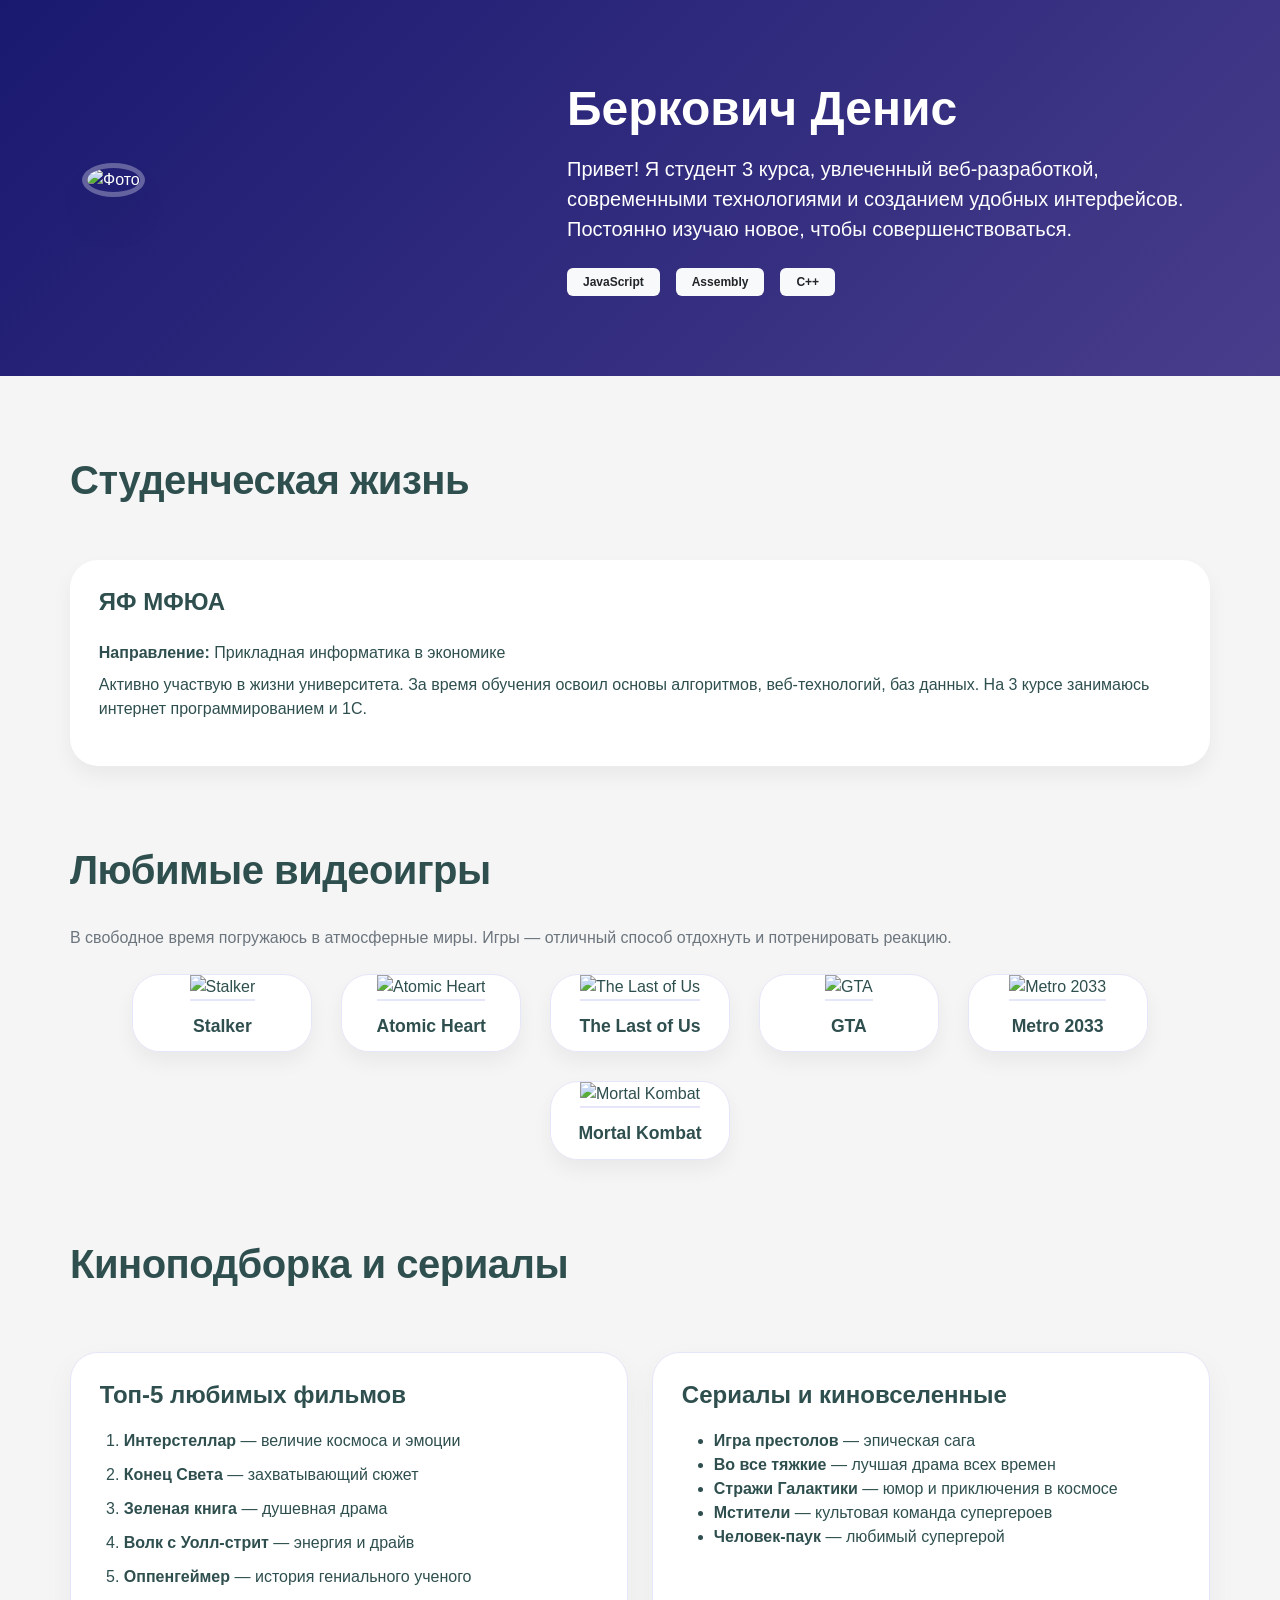
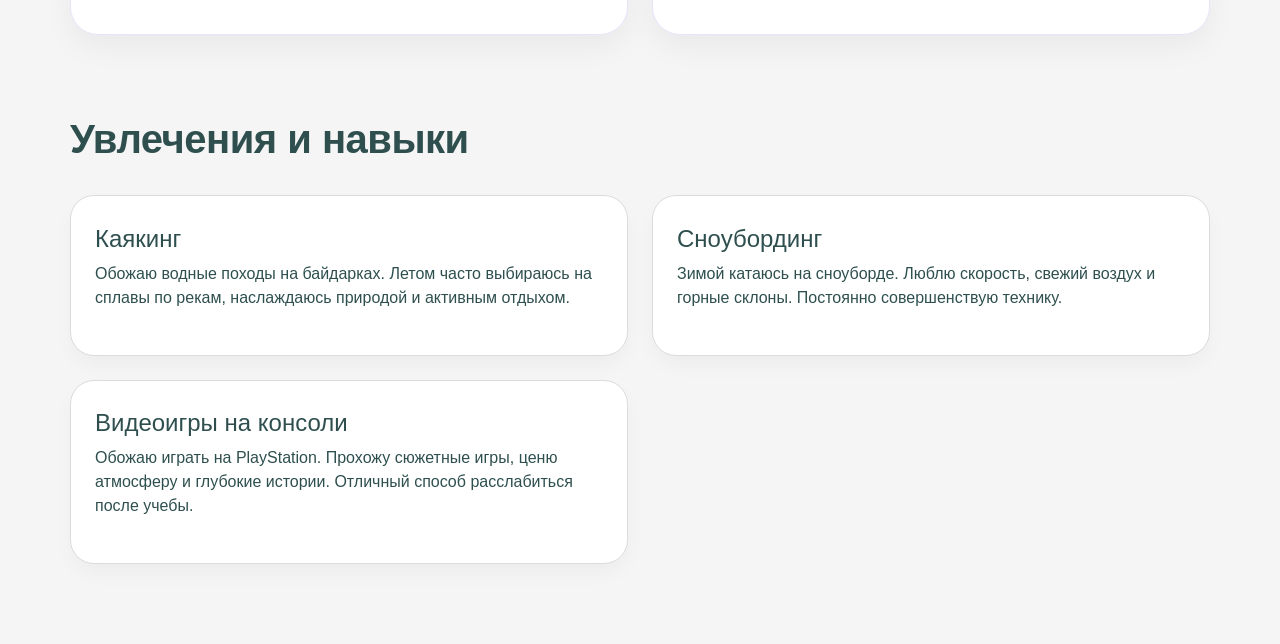
==== commit f428818b: "Update index.html" ====
--- a/index.html
+++ b/index.html
@@ -80,7 +80,7 @@
             <div class="col-md-6">
                 <div class="movie-list-custom">
                     <h4>Топ-5 любимых фильмов</h4>
-                    <ol class="ordered-list-custom fs-6">
+                    <ol class="ordered-list-custom">
                         <li><strong>Интерстеллар</strong> — величие космоса и эмоции</li>
                         <li><strong>Конец Света</strong> — захватывающий сюжет</li>
                         <li><strong>Зеленая книга</strong> — душевная драма</li>
@@ -92,7 +92,7 @@
             <div class="col-md-6">
                 <div class="movie-list-custom">
                     <h4>Сериалы и киновселенные</h4>
-                    <ul class="styled-list">
+                    <ul class="simple-list">
                         <li><strong>Игра престолов</strong> — эпическая сага</li>
                         <li><strong>Во все тяжкие</strong> — лучшая драма всех времен</li>
                         <li><strong>Стражи Галактики</strong> — юмор и приключения в космосе</li>
@@ -126,5 +126,5 @@
             </div>
         </div>
     </div>
-</body>
+    </body>
 </html>
--- a/style.css
+++ b/style.css
@@ -1,24 +1,3 @@
-@charset "UTF-8";
-.error, .success, .warning {
-  font-family: sans-serif;
-  font-size: 20px;
-  font-weight: bold;
-  border: 1px solid black;
-  padding: 12px;
-}
-
-.error {
-  background-color: red;
-}
-
-.success {
-  background-color: green;
-}
-
-.warning {
-  background-color: yellow;
-}
-
 * {
   margin: 0;
   padding: 0;
@@ -44,16 +23,6 @@
   display: inline-block;
   letter-spacing: -0.5px;
 }
-.section-title:after {
-  content: "";
-  position: absolute;
-  bottom: -12px;
-  left: 0;
-  width: 60px;
-  height: 4px;
-  background: linear-gradient(90deg, royalblue, deepskyblue);
-  border-radius: 4px;
-}
 
 .hero-section {
   background: linear-gradient(135deg, midnightblue 0%, darkslateblue 100%);
@@ -70,6 +39,7 @@
   box-shadow: 0 25px 40px -12px rgba(0, 0, 0, 0.3);
   transition: transform 0.3s ease;
 }
+
 .avatar-lg:hover {
   transform: scale(1.02);
 }
@@ -80,7 +50,7 @@
   margin-bottom: 1rem;
 }
 
-.skill-card, .hobby-card {
+.hobby-card {
   background: white;
   border-radius: 24px;
   padding: 1.8rem 1.5rem;
@@ -89,19 +59,11 @@
   box-shadow: 0 10px 25px -5px rgba(0, 0, 0, 0.05);
   border: 1px solid gainsboro;
 }
-.skill-card:hover, .hobby-card:hover {
+
+.hobby-card:hover {
   transform: translateY(-5px);
   box-shadow: 0 20px 30px -12px rgba(0, 0, 0, 0.1);
   border-color: lightgray;
-}
-
-.skill-icon {
-  font-size: 2.5rem;
-  background: linear-gradient(135deg, royalblue, deepskyblue);
-  -webkit-background-clip: text;
-  background-clip: text;
-  color: transparent;
-  margin-bottom: 1rem;
 }
 
 .game-grid-modern {
@@ -121,6 +83,7 @@
   box-shadow: 0 10px 20px rgba(0, 0, 0, 0.05);
   border: 1px solid lavender;
 }
+
 .game-card:hover {
   transform: translateY(-8px);
   box-shadow: 0 20px 25px -12px rgba(0, 0, 0, 0.2);
@@ -148,33 +111,28 @@
   height: 100%;
   border: 1px solid lavender;
 }
+
 .movie-list-custom h4 {
   font-weight: 700;
   margin-bottom: 1.2rem;
-  border-left: 5px solid royalblue;
-  padding-left: 1rem;
+  padding-left: 0;
 }
 
 .styled-list {
   list-style: none;
   padding-left: 0;
 }
+
 .styled-list li {
   margin-bottom: 12px;
-  padding-left: 1.8rem;
+  padding-left: 0;
   position: relative;
-}
-.styled-list li:before {
-  content: "🎬";
-  position: absolute;
-  left: 0;
-  top: 0;
-  color: royalblue;
 }
 
 .ordered-list-custom {
   padding-left: 1.5rem;
 }
+
 .ordered-list-custom li {
   margin-bottom: 10px;
   font-weight: 500;
@@ -185,15 +143,6 @@
   border-radius: 28px;
   padding: 1.8rem;
   box-shadow: 0 10px 20px rgba(0, 0, 0, 0.05);
-}
-
-.badge-soft {
-  background: lightcyan;
-  color: steelblue;
-  padding: 6px 14px;
-  border-radius: 40px;
-  font-size: 0.85rem;
-  font-weight: 600;
 }
 
 .footer-custom {
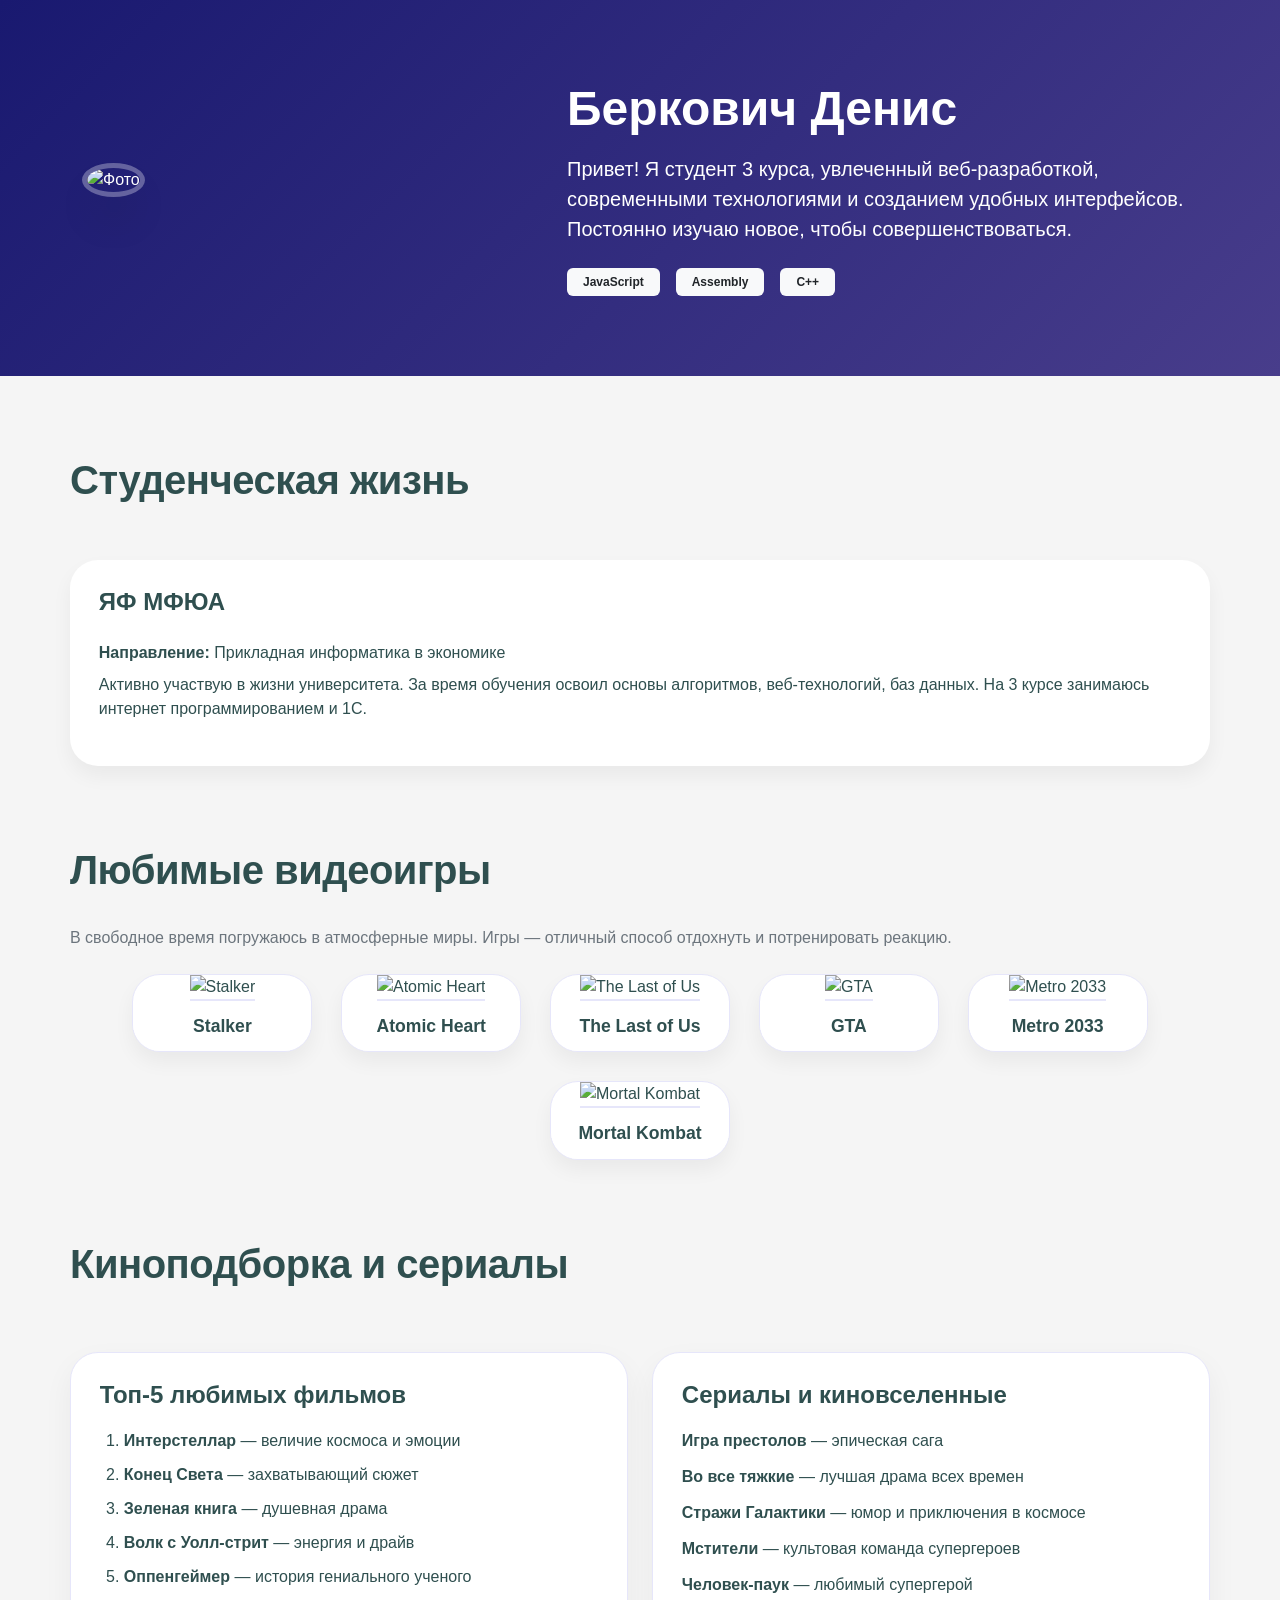
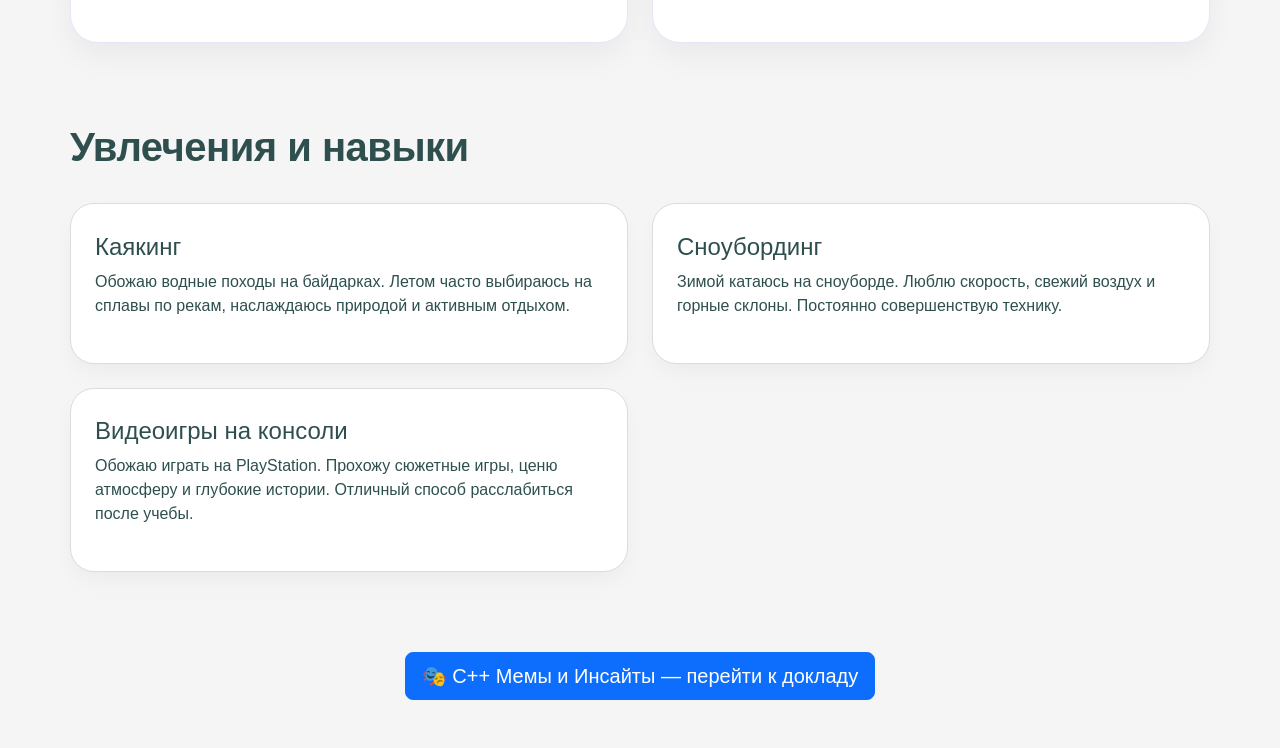
==== commit 7157112b: "Update index.html" ====
--- a/index.html
+++ b/index.html
@@ -126,5 +126,7 @@
             </div>
         </div>
     </div>
-    </body>
+    <div class="container text-center mb-5">
+        <a href="cpp-memes.html" class="btn btn-primary btn-lg">🎭 C++ Мемы и Инсайты — перейти к докладу</a>
+    </div></body>
 </html>
--- a/style.css
+++ b/style.css
@@ -115,18 +115,15 @@
 .movie-list-custom h4 {
   font-weight: 700;
   margin-bottom: 1.2rem;
-  padding-left: 0;
 }
 
-.styled-list {
+.simple-list {
   list-style: none;
   padding-left: 0;
 }
 
-.styled-list li {
+.simple-list li {
   margin-bottom: 12px;
-  padding-left: 0;
-  position: relative;
 }
 
 .ordered-list-custom {
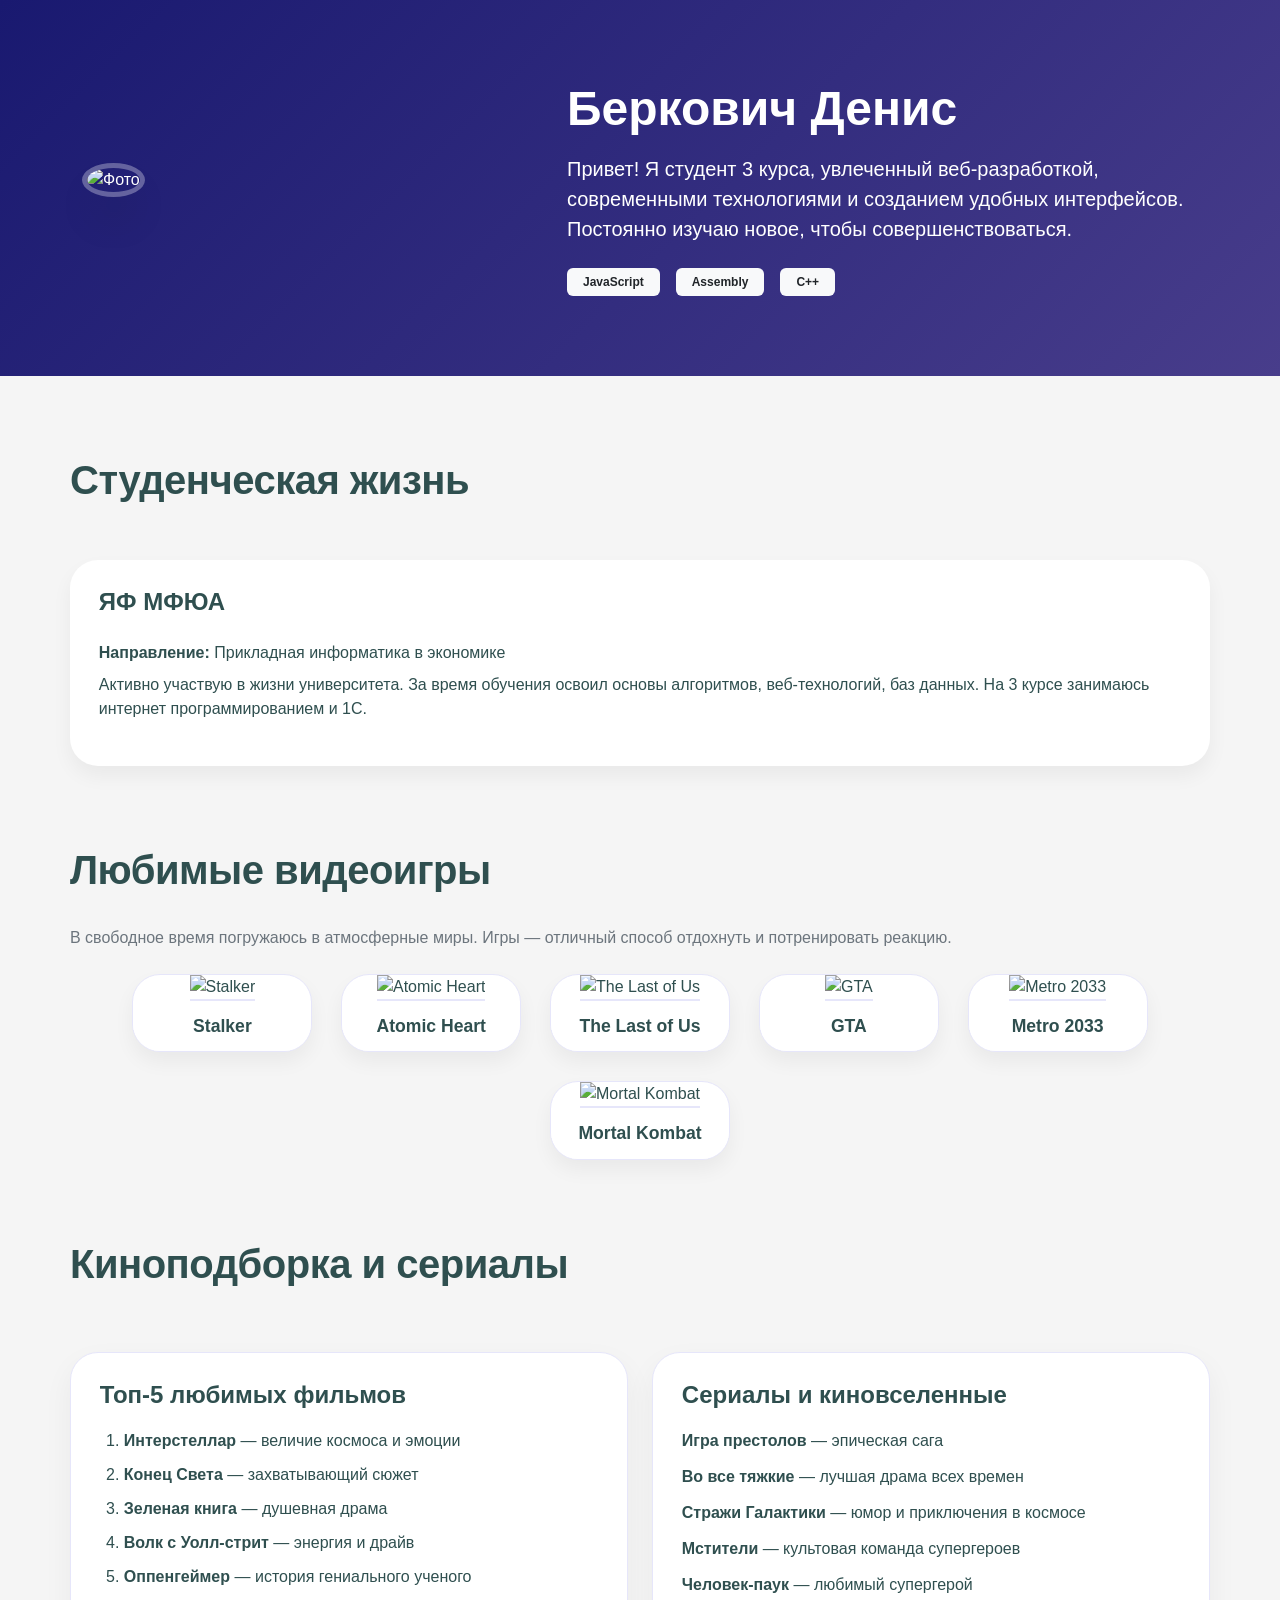
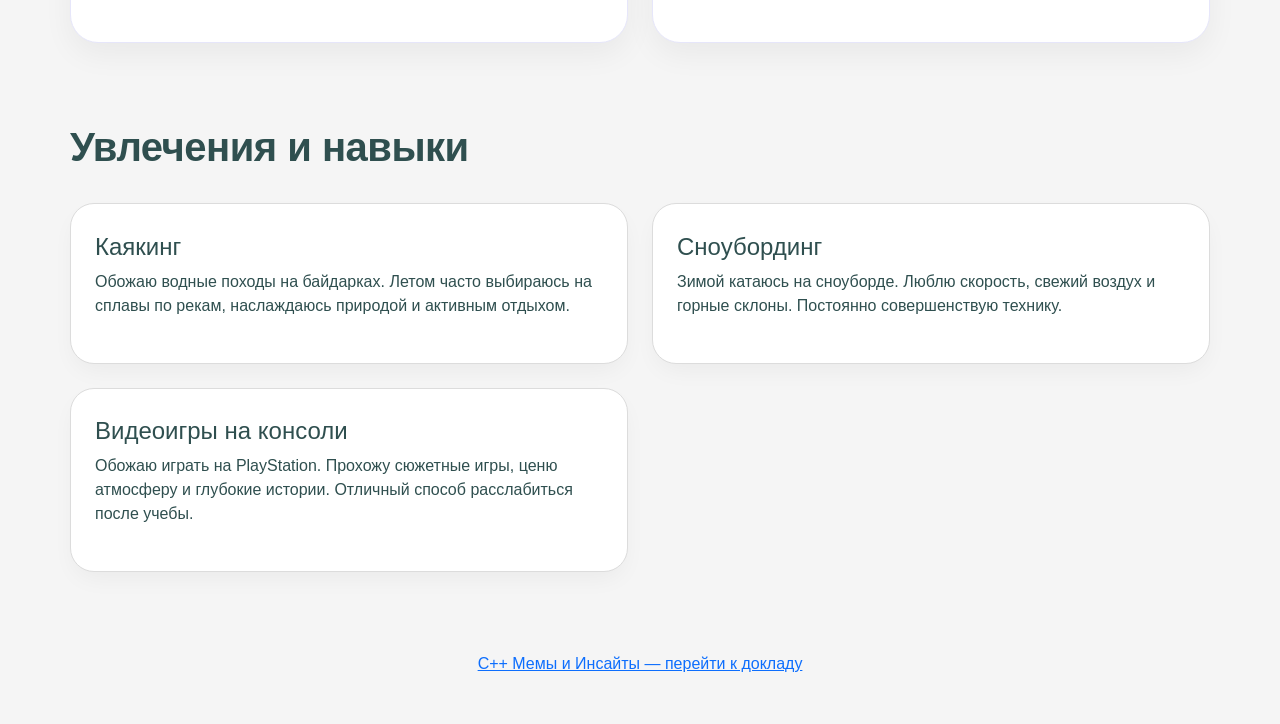
==== commit 422d72ee: "Update index.html" ====
--- a/index.html
+++ b/index.html
@@ -127,6 +127,7 @@
         </div>
     </div>
     <div class="container text-center mb-5">
-        <a href="cpp-memes.html" class="btn btn-primary btn-lg">🎭 C++ Мемы и Инсайты — перейти к докладу</a>
-    </div></body>
+        <a href="cpp-memes.html" class="doc-link">C++ Мемы и Инсайты — перейти к докладу</a>
+    </div>
+</body>
 </html>
--- a/style.css
+++ b/style.css
@@ -141,12 +141,18 @@
   padding: 1.8rem;
   box-shadow: 0 10px 20px rgba(0, 0, 0, 0.05);
 }
+.btn-primary {
+  background: royalblue;
+  border: none;
+  padding: 12px 30px;
+  font-size: 1.1rem;
+  border-radius: 40px;
+  transition: all 0.3s;
+}
 
-.footer-custom {
-  background: midnightblue;
-  color: lightgray;
-  padding: 35px 0;
-  margin-top: 30px;
+.btn-primary:hover {
+  background: darkslateblue;
+  transform: translateY(-2px);
 }
 
 @media (max-width: 768px) {
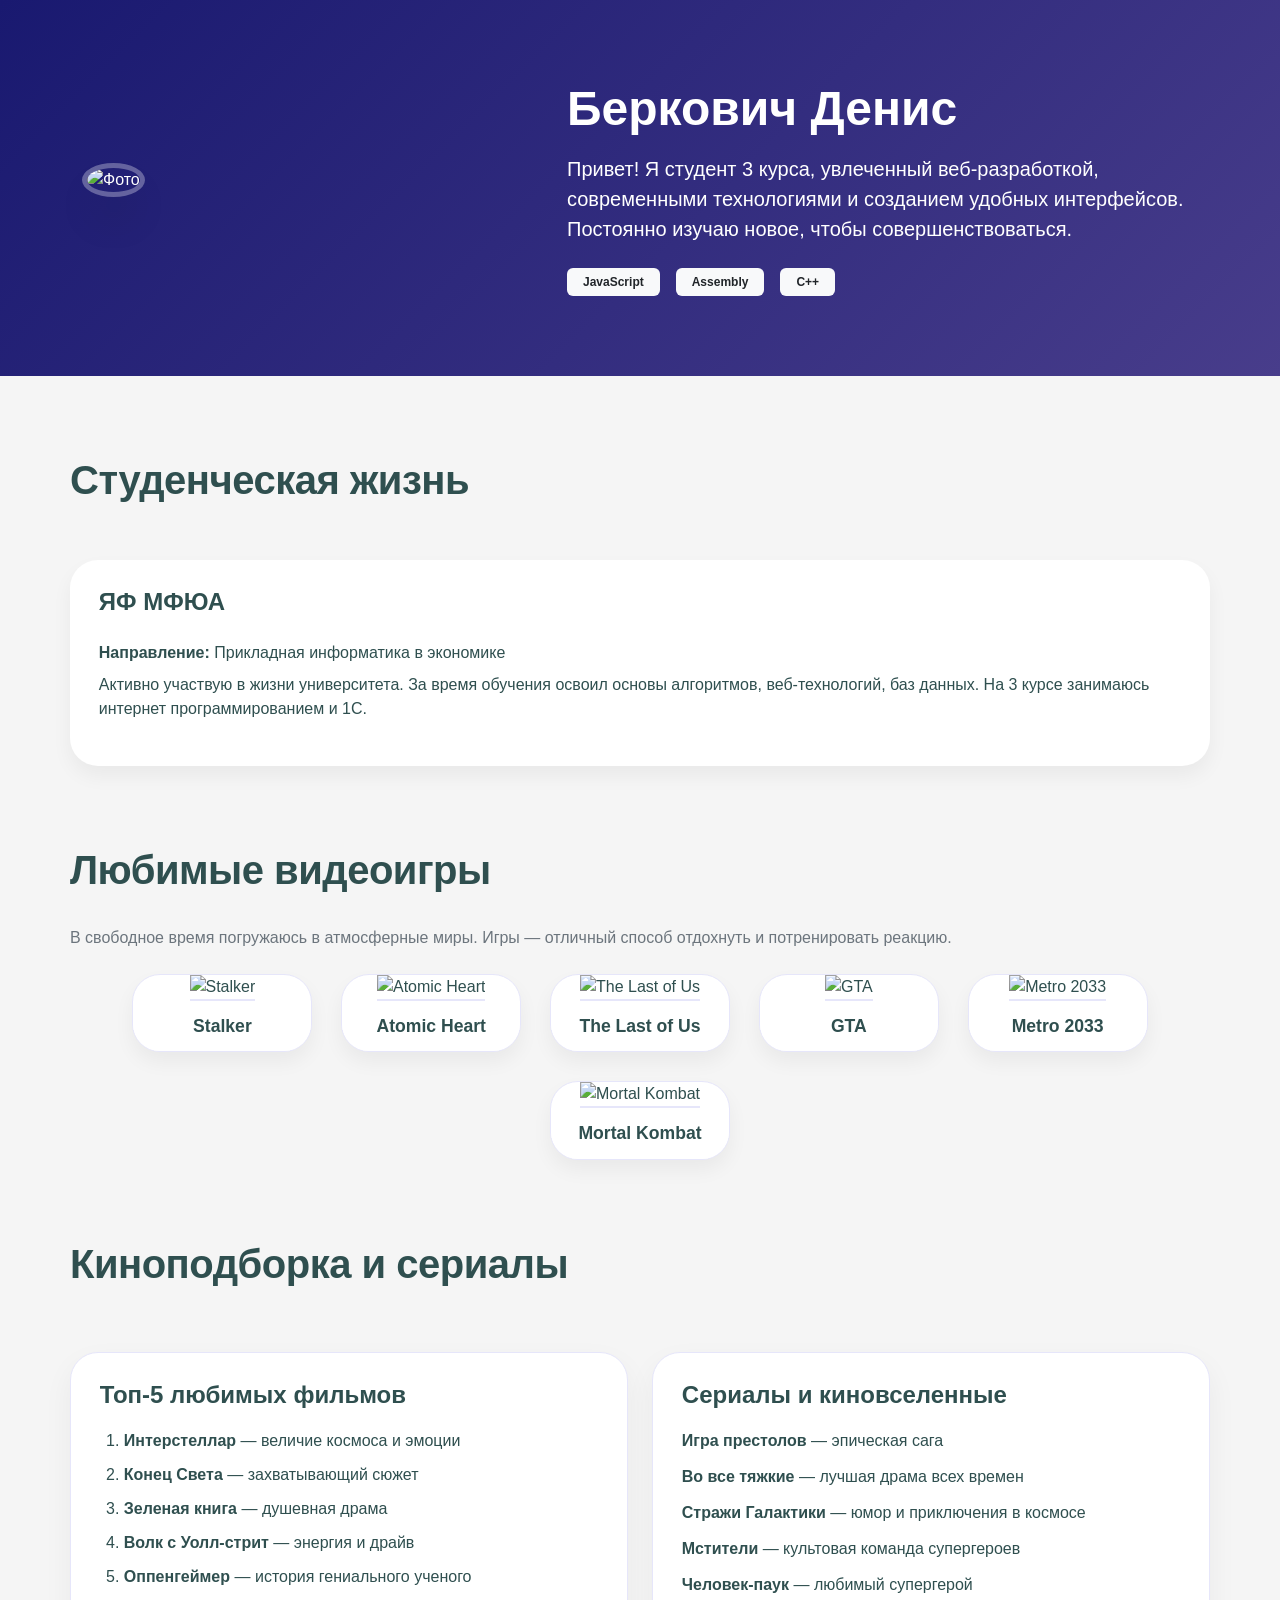
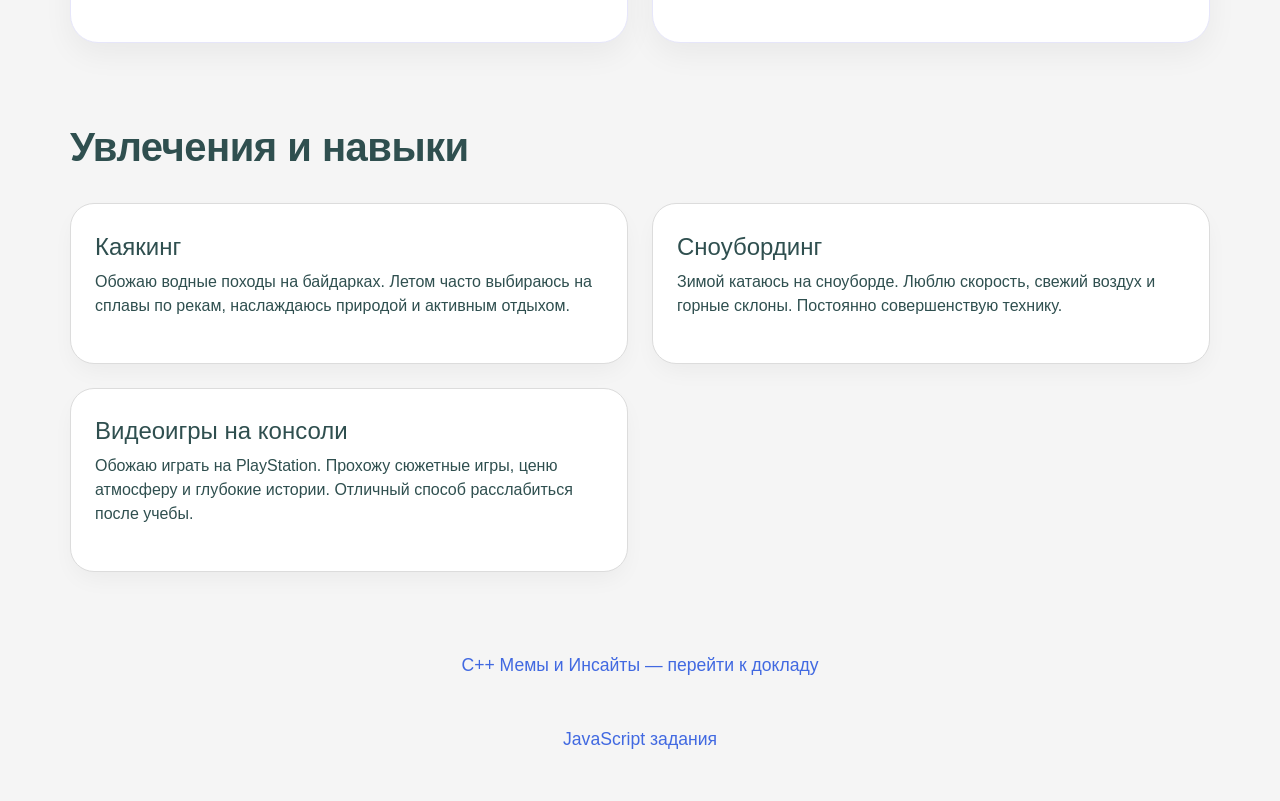
==== commit 76d940cb: "Update index.html" ====
--- a/index.html
+++ b/index.html
@@ -129,5 +129,8 @@
     <div class="container text-center mb-5">
         <a href="cpp-memes.html" class="doc-link">C++ Мемы и Инсайты — перейти к докладу</a>
     </div>
+     <div class="container text-center mb-5">
+        <a href="tasks.html" class="doc-link">JavaScript задания </a>
+    </div>
 </body>
 </html>
--- a/style.css
+++ b/style.css
@@ -141,18 +141,17 @@
   padding: 1.8rem;
   box-shadow: 0 10px 20px rgba(0, 0, 0, 0.05);
 }
-.btn-primary {
-  background: royalblue;
-  border: none;
-  padding: 12px 30px;
+.doc-link {
+  color: royalblue;
+  text-decoration: none;
   font-size: 1.1rem;
-  border-radius: 40px;
-  transition: all 0.3s;
+  font-weight: 500;
+  transition: color 0.3s;
 }
 
-.btn-primary:hover {
-  background: darkslateblue;
-  transform: translateY(-2px);
+.doc-link:hover {
+  color: midnightblue;
+  text-decoration: underline;
 }
 
 @media (max-width: 768px) {
